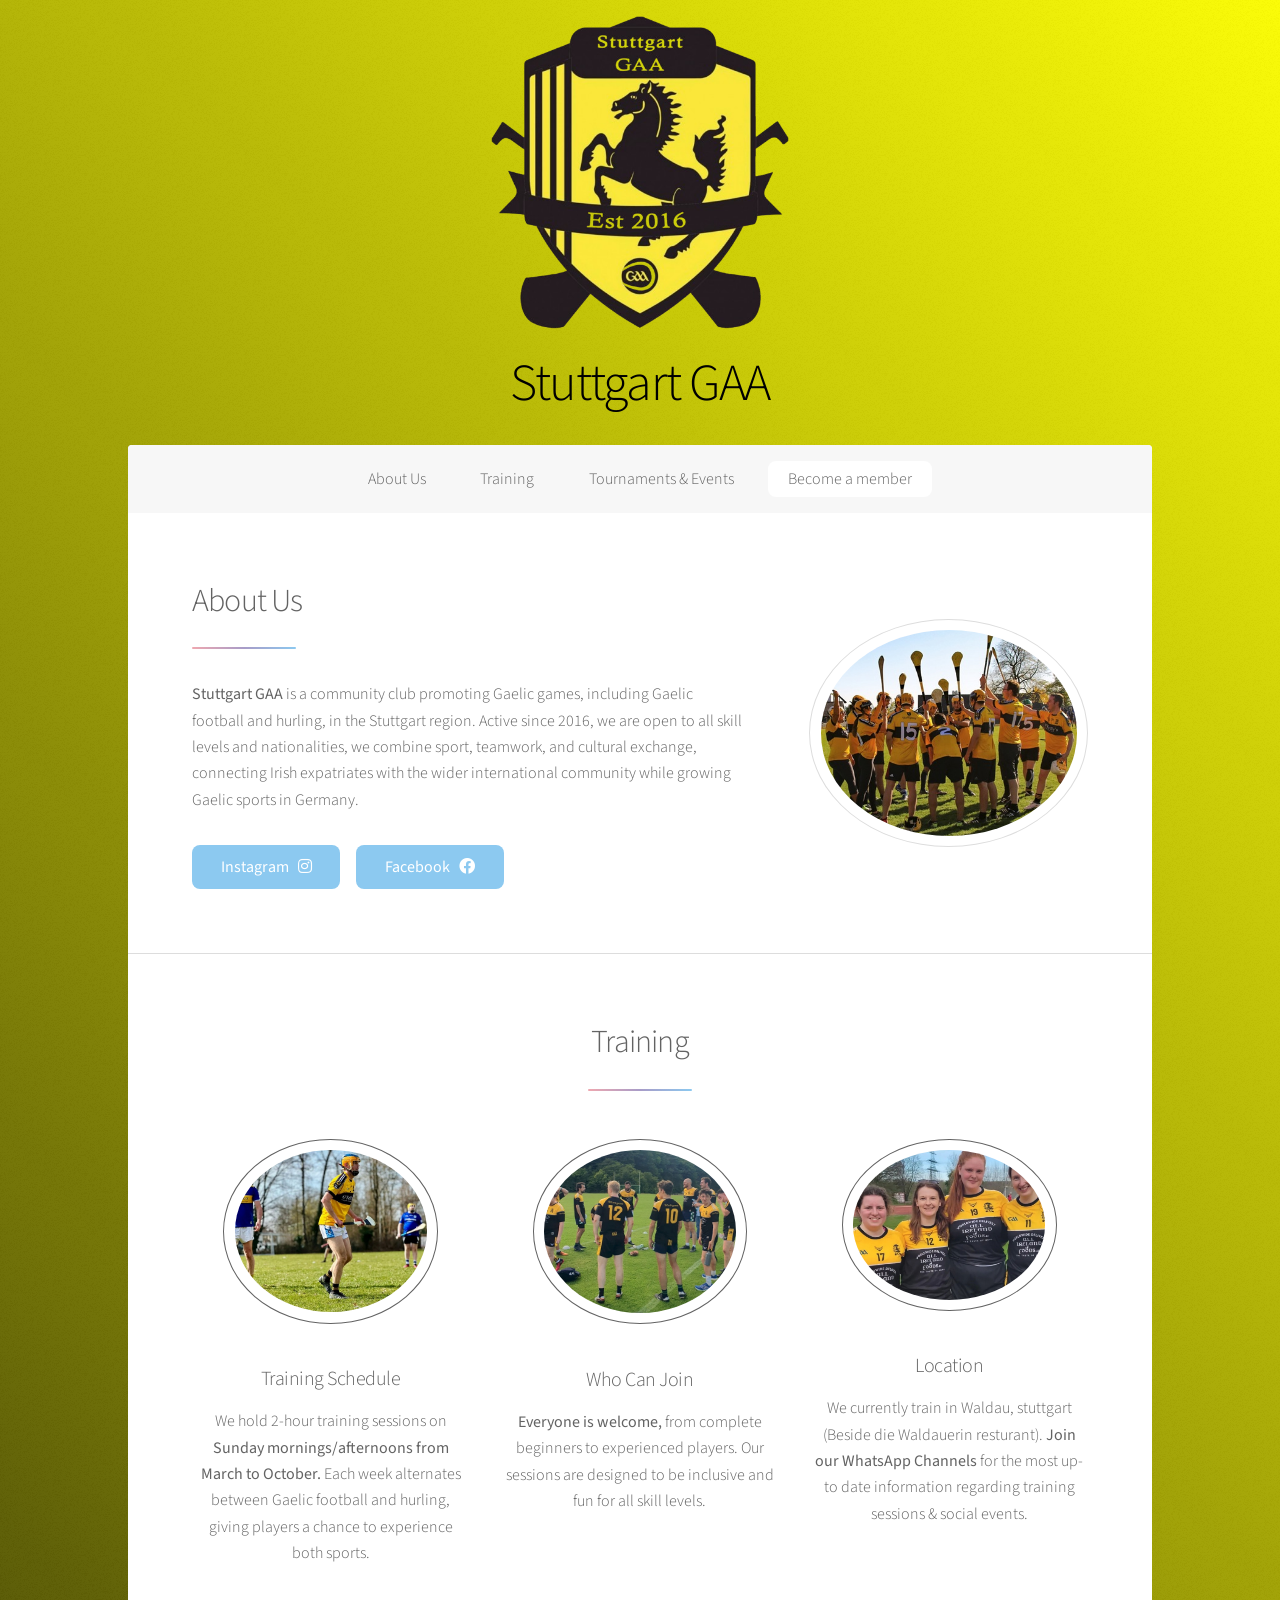
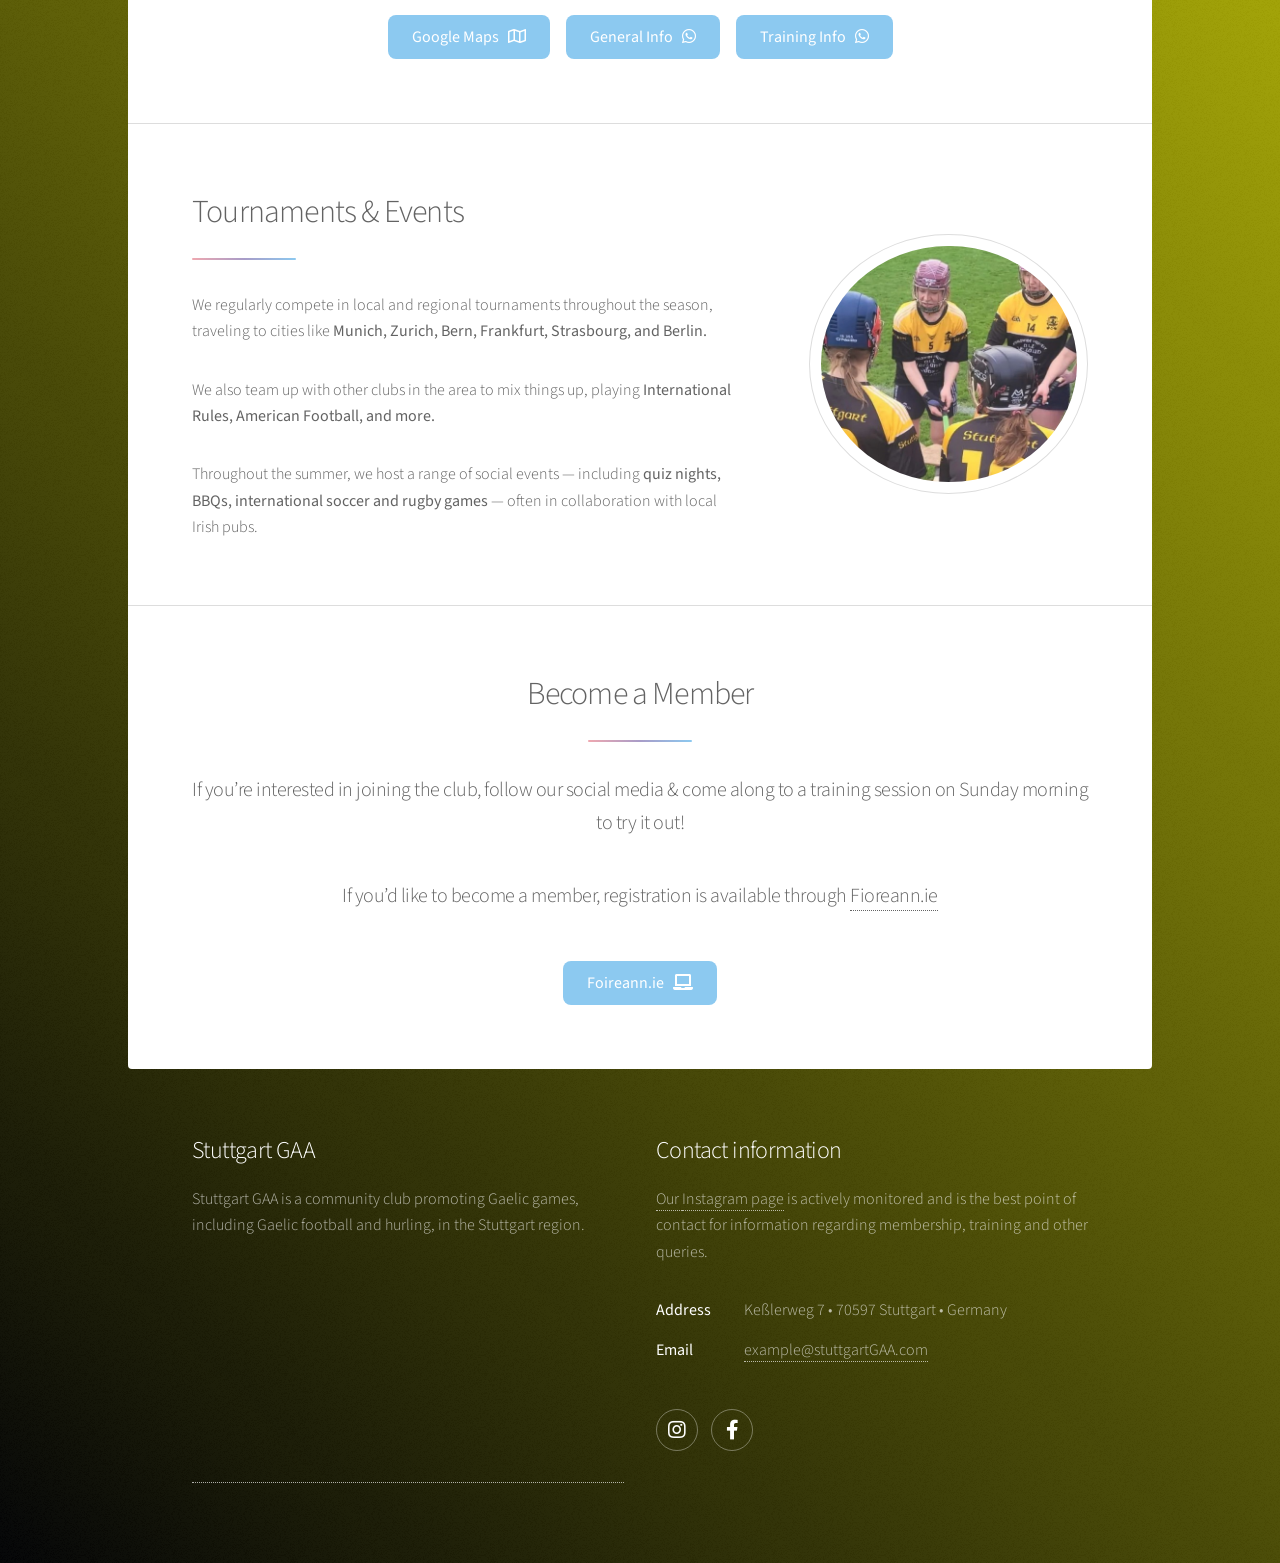
==== index.html @ efd0ddc0 "Initial Commit" ====
<!DOCTYPE HTML>
<html>
	<head>
		<title>Stuttgart GAA</title>
		<meta charset="utf-8" />
		<meta name="viewport" content="width=device-width, initial-scale=1, user-scalable=no" />
		<link rel="stylesheet" href="assets/css/main.css" />
		<noscript><link rel="stylesheet" href="assets/css/noscript.css" /></noscript>
    	<link rel="icon" type="image/png" href="images/favicon.png" />

	</head>
	<body class="is-preload">

		<!-- Wrapper -->
			<div id="wrapper">

				<!-- Header -->
					<header id="header" class="alt">
						<span class="logo"><img src="images/logo.png" alt="" /></span>
						<h1>Stuttgart GAA</h1>
						<!-- <p>Subtext Subtext Subtext Subtext </p> -->
					</header>

				<!-- Nav -->
					<nav id="nav">
						<ul>
							<li><a href="#intro" class="active">About Us</a></li>
							<li><a href="#first">Training</a></li>
							<li><a href="#second">Tournaments & Events</a></li>
							<li><a href="#cta">Become a member</a></li>
						</ul>
					</nav>

				<!-- Main -->
					<div id="main">

						<!-- About us -->
						<section id="intro" class="main">
							<div class="spotlight">
								<div class="content">
									<header class="major">
										<h2>About Us</h2>
									</header>
									<p><b>Stuttgart GAA</b> is a community club promoting Gaelic games, including Gaelic football and hurling, in the Stuttgart region. Active since 2016, we are open to all skill levels and nationalities, we combine sport, teamwork, and cultural exchange, connecting Irish expatriates with the wider international community while growing Gaelic sports in Germany.</p>
									<ul class="actions">
										<li><a href="https://www.instagram.com/stuttgartgaa/" target="_blank" class="button primary">Instagram&nbsp;&nbsp;&nbsp;<span class="icon brands fa-instagram"></span></a></li>
										<li><a href="https://www.facebook.com/StuttgartGAA/" target="_blank" class="button primary">Facebook&nbsp;&nbsp;&nbsp;<span class="icon brands fa-facebook"></span></a></li>
										<!-- <li><a href="news.html" class="button primary">News (BETA)&nbsp;&nbsp;&nbsp;<span class="icon fa-newspaper"></span></a></li> -->
									</ul>
								</div>
								<span class="image"><img src="images/pic01.jpg" alt="" /></span>
							</div>
						</section>

						<!-- Training -->
						<section id="first" class="main special">
							<header class="major">
								<h2>Training</h2>
							</header>
							<ul class="features">
								<li>
									<span class="image"><img src="images/pic02.jpg" alt="" /></span>
									<h3>Training Schedule</h3>
									<p>We hold 2-hour training sessions on <b>Sunday mornings/afternoons from March to October.</b> Each week alternates between Gaelic football and hurling, giving players a chance to experience both sports.</p>
								</li>
								<li>
									<span class="image"><img src="images/pic05.jpg" alt="" /></span>
									<h3>Who Can Join</h3>
									<p><b>Everyone is welcome,</b> from complete beginners to experienced players. Our sessions are designed to be inclusive and fun for all skill levels.</p>
								</li>
								<li>
									<span class="image"><img src="images/pic03.jpg" alt="" /></span>
									<h3>Location</h3>
									<p>We currently train in Waldau, stuttgart (Beside die Waldauerin resturant). <b>Join our WhatsApp Channels</b> for the most up-to date information regarding training sessions & social events.</p>
								</li>
							</ul>
							<footer class="major">
								<ul class="actions special">
									<li><a href="https://maps.app.goo.gl/cR8VMMgRwDHcyZcLA" target="_blank" class="button primary">Google Maps&nbsp;&nbsp;&nbsp;<span class="icon fa-map"></span></a></li>
									<li><a href="#" target="_blank" class="button primary">General Info&nbsp;&nbsp;&nbsp;<span class="icon brands fa-whatsapp"></span></a></li>
									<li><a href="#" target="_blank" class="button primary">Training Info&nbsp;&nbsp;&nbsp;<span class="icon brands fa-whatsapp"></span></a></li>
								</ul>
							</footer>
						</section>

						<!-- Tournaments & Events -->
						<section id="second" class="main">
							<div class="spotlight">
								<div class="content">
									<header class="major">
										<h2>Tournaments & Events</h2>
									</header>
									<p>We regularly compete in local and regional tournaments throughout the season, traveling to cities like <b>Munich, Zurich, Bern, Frankfurt, Strasbourg, and Berlin.</b></p>
									<p>We also team up with other clubs in the area to mix things up, playing <b>International Rules, American Football, and more.</b></p>
									<p>Throughout the summer, we host a range of social events — including <b>quiz nights, BBQs, international soccer and rugby games</b> — often in collaboration with local Irish pubs.</p>
								</div>
								<span class="image"><img src="images/pic06.jpg" alt="" /></span>
							</div>
						</section>
				
						<!-- Become a member -->
						<section id="cta" class="main special">
							<header class="major">
								<h2>Become a Member</h2>
								<p>If you’re interested in joining the club, follow our social media & come along to a training session on Sunday morning to try it out!</p>
								<p>If you’d like to become a member, registration is available through <a href="https://www.foireann.ie/" target="_blank">Fioreann.ie</a></p>
							</header>
							<footer class="major">
								<ul class="actions special">
									<li><a href="https://www.foireann.ie/" target="_blank" class="button primary">Foireann.ie&nbsp;&nbsp;&nbsp;<span class="icon solid fa-laptop"></span><a></li>
									<!-- <li><a href="generic.html" class="button">Learn More</a></li> -->
								</ul>
							</footer>
						</section>
					</div>

					<!-- Footer -->
					<footer id="footer">
						<section>
							<h2 style="color: white;">Stuttgart GAA</h2>
							<p>Stuttgart GAA is a community club promoting Gaelic games, including Gaelic football and hurling, in the Stuttgart region.</p>
							<!-- <ul class="actions">
								<li><a href="generic.html" class="button">Learn More</a></li>
							</ul> -->
						</section>
						<section>
							<h2 style="color: white;">Contact information</h2>
							<p>Our <a href="https://www.instagram.com/stuttgartgaa/" target="_blank">Instagram page</a> is actively monitored and is the best point of contact for information regarding membership, training and other queries.</p>
							<dl class="alt">
								<dt>Address</dt>
								<dd>Keßlerweg 7 &bull; 70597 Stuttgart &bull; Germany</dd>
								<dt>Email</dt>
								<dd><a href="#">example@stuttgartGAA.com</a></dd>
							</dl>
							<ul class="icons">
								<li><a href="https://www.instagram.com/stuttgartgaa/" class="icon brands fa-instagram alt"><span class="label">Instagram</span></a></li>
								<li><a href="https://www.facebook.com/StuttgartGAA/" class="icon brands fa-facebook-f alt"><span class="label">Facebook</span></a></li>
							</ul>
						</section>
					</footer>

			</div>

		<!-- Scripts -->
			<script src="assets/js/jquery.min.js"></script>
			<script src="assets/js/jquery.scrollex.min.js"></script>
			<script src="assets/js/jquery.scrolly.min.js"></script>
			<script src="assets/js/browser.min.js"></script>
			<script src="assets/js/breakpoints.min.js"></script>
			<script src="assets/js/util.js"></script>
			<script src="assets/js/main.js"></script>
	
</body>
</html>
---- assets/css/main.css ----
@import url(fontawesome-all.min.css);
@import 'https://fonts.googleapis.com/css?family=Source+Sans+Pro:300,400';

/*
	Stellar by HTML5 UP
	html5up.net | @ajlkn
	Free for personal and commercial use under the CCA 3.0 license (html5up.net/license)
*/

html, body, div, span, applet, object,
iframe, h1, h2, h3, h4, h5, h6, p, blockquote,
pre, a, abbr, acronym, address, big, cite,
code, del, dfn, em, img, ins, kbd, q, s, samp,
small, strike, strong, sub, sup, tt, var, b,
u, i, center, dl, dt, dd, ol, ul, li, fieldset,
form, label, legend, table, caption, tbody,
tfoot, thead, tr, th, td, article, aside,
canvas, details, embed, figure, figcaption,
footer, header, hgroup, menu, nav, output, ruby,
section, summary, time, mark, audio, video {
	margin: 0;
	padding: 0;
	border: 0;
	font-size: 100%;
	font: inherit;
	vertical-align: baseline;}


article, aside, details, figcaption, figure,
footer, header, hgroup, menu, nav, section {
	display: block;}

body {
	line-height: 1;
}

ol, ul {
	list-style: none;
}

blockquote, q {
	quotes: none;
}

	blockquote:before, blockquote:after, q:before, q:after {
		content: '';
		content: none;
	}

table {
	border-collapse: collapse;
	border-spacing: 0;
}

body {
	-webkit-text-size-adjust: none;
}

mark {
	background-color: transparent;
	color: inherit;
}

input::-moz-focus-inner {
	border: 0;
	padding: 0;
}

input, select, textarea {
	-moz-appearance: none;
	-webkit-appearance: none;
	-ms-appearance: none;
	appearance: none;
}

/* Basic */

	@-ms-viewport {
		width: device-width;
	}

	body {
		-ms-overflow-style: scrollbar;
	}

	@media screen and (max-width: 480px) {

		html, body {
			min-width: 320px;
		}

	}

	html {
		box-sizing: border-box;
	}

	*, *:before, *:after {
		box-sizing: inherit;
	}

	body {
		background-color: #ffff00;
		background-image: url("images/overlay.png"), -moz-linear-gradient(45deg, #000000 0%, #ffff00 100%);
		background-image: url("images/overlay.png"), -webkit-linear-gradient(45deg, #000000 0%, #ffff00 100%);
		background-image: url("images/overlay.png"), -ms-linear-gradient(45deg, #000000 0%, #ffff00 100%);
		background-image: url("images/overlay.png"), linear-gradient(45deg, #000000 0%, #ffff00 100%);
	}

		body.is-preload *, body.is-preload *:before, body.is-preload *:after {
			-moz-animation: none !important;
			-webkit-animation: none !important;
			-ms-animation: none !important;
			animation: none !important;
			-moz-transition: none !important;
			-webkit-transition: none !important;
			-ms-transition: none !important;
			transition: none !important;
		}

/* Type */

	body {
		background-color: #935d8c;
		color: rgba(255, 255, 255, 0.65);
	}

	body, input, select, textarea {
		font-family: "Source Sans Pro", Helvetica, sans-serif;
		font-size: 17pt;
		font-weight: 300;
		line-height: 1.65;
	}

		@media screen and (max-width: 1680px) {

			body, input, select, textarea {
				font-size: 14pt;
			}

		}

		@media screen and (max-width: 1280px) {

			body, input, select, textarea {
				font-size: 12pt;
			}

		}

		@media screen and (max-width: 360px) {

			body, input, select, textarea {
				font-size: 11pt;
			}

		}

	a {
		-moz-transition: color 0.2s ease, border-bottom 0.2s ease;
		-webkit-transition: color 0.2s ease, border-bottom 0.2s ease;
		-ms-transition: color 0.2s ease, border-bottom 0.2s ease;
		transition: color 0.2s ease, border-bottom 0.2s ease;
		text-decoration: none;
		border-bottom: dotted 1px;
		color: inherit;
	}

		a:hover {
			border-bottom-color: transparent;
		}

	strong, b {
		font-weight: 400;
	}

	em, i {
		font-style: italic;
	}

	p {
		margin: 0 0 2em 0;
	}

		p.content {
			-moz-columns: 20em 2;
			-webkit-columns: 20em 2;
			-ms-columns: 20em 2;
			columns: 20em 2;
			-moz-column-gap: 2em;
			-webkit-column-gap: 2em;
			-ms-column-gap: 2em;
			column-gap: 2em;
			text-align: justify;
		}

	h1, h2, h3, h4, h5, h6 {
		font-weight: 300;
		line-height: 1.5;
		margin: 0 0 0.7em 0;
		letter-spacing: -0.025em;
	}

		h1 a, h2 a, h3 a, h4 a, h5 a, h6 a {
			color: inherit;
			text-decoration: none;
		}

	h1 {
		font-size: 2.5em;
		line-height: 1.2;
	}

	h2 {
		font-size: 1.5em;
	}

	h3 {
		font-size: 1.25em;
	}

	h4 {
		font-size: 1.1em;
	}

	h5 {
		font-size: 0.9em;
	}

	h6 {
		font-size: 0.7em;
	}

	@media screen and (max-width: 736px) {

		h1 {
			font-size: 2em;
		}

	}

	sub {
		font-size: 0.8em;
		position: relative;
		top: 0.5em;
	}

	sup {
		font-size: 0.8em;
		position: relative;
		top: -0.5em;
	}

	blockquote {
		border-left: solid 4px;
		font-style: italic;
		margin: 0 0 2em 0;
		padding: 0.5em 0 0.5em 2em;
	}

	code {
		border-radius: 8px;
		border: solid 1px;
		font-family: "Courier New", monospace;
		font-size: 0.9em;
		margin: 0 0.25em;
		padding: 0.25em 0.65em;
	}

	pre {
		-webkit-overflow-scrolling: touch;
		font-family: "Courier New", monospace;
		font-size: 0.9em;
		margin: 0 0 2em 0;
	}

		pre code {
			display: block;
			line-height: 1.75;
			padding: 1em 1.5em;
			overflow-x: auto;
		}

	hr {
		border: 0;
		border-bottom: solid 1px;
		margin: 2em 0;
	}

		hr.major {
			margin: 3em 0;
		}

	.align-left {
		text-align: left;
	}

	.align-center {
		text-align: center;
	}

	.align-right {
		text-align: right;
	}

	input, select, textarea {
		color: #ffffff;
	}

	a:hover {
		color: #ffffff;
	}

	strong, b {
		color: #ffffff;
	}

	h1, h2, h3, h4, h5, h6 {
		color: #000000;
	}

	blockquote {
		border-left-color: rgba(255, 255, 255, 0.35);
	}

	code {
		background: rgba(255, 255, 255, 0.075);
		border-color: rgba(255, 255, 255, 0.35);
	}

	hr {
		border-bottom-color: rgba(255, 255, 255, 0.35);
	}

/* Row */

	.row {
		display: flex;
		flex-wrap: wrap;
		box-sizing: border-box;
		align-items: stretch;
	}

		.row > * {
			box-sizing: border-box;
		}

		.row.gtr-uniform > * > :last-child {
			margin-bottom: 0;
		}

		.row.aln-left {
			justify-content: flex-start;
		}

		.row.aln-center {
			justify-content: center;
		}

		.row.aln-right {
			justify-content: flex-end;
		}

		.row.aln-top {
			align-items: flex-start;
		}

		.row.aln-middle {
			align-items: center;
		}

		.row.aln-bottom {
			align-items: flex-end;
		}

		.row > .imp {
			order: -1;
		}

		.row > .col-1 {
			width: 8.33333%;
		}

		.row > .off-1 {
			margin-left: 8.33333%;
		}

		.row > .col-2 {
			width: 16.66667%;
		}

		.row > .off-2 {
			margin-left: 16.66667%;
		}

		.row > .col-3 {
			width: 25%;
		}

		.row > .off-3 {
			margin-left: 25%;
		}

		.row > .col-4 {
			width: 33.33333%;
		}

		.row > .off-4 {
			margin-left: 33.33333%;
		}

		.row > .col-5 {
			width: 41.66667%;
		}

		.row > .off-5 {
			margin-left: 41.66667%;
		}

		.row > .col-6 {
			width: 50%;
		}

		.row > .off-6 {
			margin-left: 50%;
		}

		.row > .col-7 {
			width: 58.33333%;
		}

		.row > .off-7 {
			margin-left: 58.33333%;
		}

		.row > .col-8 {
			width: 66.66667%;
		}

		.row > .off-8 {
			margin-left: 66.66667%;
		}

		.row > .col-9 {
			width: 75%;
		}

		.row > .off-9 {
			margin-left: 75%;
		}

		.row > .col-10 {
			width: 83.33333%;
		}

		.row > .off-10 {
			margin-left: 83.33333%;
		}

		.row > .col-11 {
			width: 91.66667%;
		}

		.row > .off-11 {
			margin-left: 91.66667%;
		}

		.row > .col-12 {
			width: 100%;
		}

		.row > .off-12 {
			margin-left: 100%;
		}

		.row.gtr-0 {
			margin-top: 0;
			margin-left: 0em;
		}

			.row.gtr-0 > * {
				padding: 0 0 0 0em;
			}

			.row.gtr-0.gtr-uniform {
				margin-top: 0em;
			}

				.row.gtr-0.gtr-uniform > * {
					padding-top: 0em;
				}

		.row.gtr-25 {
			margin-top: 0;
			margin-left: -0.375em;
		}

			.row.gtr-25 > * {
				padding: 0 0 0 0.375em;
			}

			.row.gtr-25.gtr-uniform {
				margin-top: -0.375em;
			}

				.row.gtr-25.gtr-uniform > * {
					padding-top: 0.375em;
				}

		.row.gtr-50 {
			margin-top: 0;
			margin-left: -0.75em;
		}

			.row.gtr-50 > * {
				padding: 0 0 0 0.75em;
			}

			.row.gtr-50.gtr-uniform {
				margin-top: -0.75em;
			}

				.row.gtr-50.gtr-uniform > * {
					padding-top: 0.75em;
				}

		.row {
			margin-top: 0;
			margin-left: -1.5em;
		}

			.row > * {
				padding: 0 0 0 1.5em;
			}

			.row.gtr-uniform {
				margin-top: -1.5em;
			}

				.row.gtr-uniform > * {
					padding-top: 1.5em;
				}

		.row.gtr-150 {
			margin-top: 0;
			margin-left: -2.25em;
		}

			.row.gtr-150 > * {
				padding: 0 0 0 2.25em;
			}

			.row.gtr-150.gtr-uniform {
				margin-top: -2.25em;
			}

				.row.gtr-150.gtr-uniform > * {
					padding-top: 2.25em;
				}

		.row.gtr-200 {
			margin-top: 0;
			margin-left: -3em;
		}

			.row.gtr-200 > * {
				padding: 0 0 0 3em;
			}

			.row.gtr-200.gtr-uniform {
				margin-top: -3em;
			}

				.row.gtr-200.gtr-uniform > * {
					padding-top: 3em;
				}

		@media screen and (max-width: 1680px) {

			.row {
				display: flex;
				flex-wrap: wrap;
				box-sizing: border-box;
				align-items: stretch;
			}

				.row > * {
					box-sizing: border-box;
				}

				.row.gtr-uniform > * > :last-child {
					margin-bottom: 0;
				}

				.row.aln-left {
					justify-content: flex-start;
				}

				.row.aln-center {
					justify-content: center;
				}

				.row.aln-right {
					justify-content: flex-end;
				}

				.row.aln-top {
					align-items: flex-start;
				}

				.row.aln-middle {
					align-items: center;
				}

				.row.aln-bottom {
					align-items: flex-end;
				}

				.row > .imp-xlarge {
					order: -1;
				}

				.row > .col-1-xlarge {
					width: 8.33333%;
				}

				.row > .off-1-xlarge {
					margin-left: 8.33333%;
				}

				.row > .col-2-xlarge {
					width: 16.66667%;
				}

				.row > .off-2-xlarge {
					margin-left: 16.66667%;
				}

				.row > .col-3-xlarge {
					width: 25%;
				}

				.row > .off-3-xlarge {
					margin-left: 25%;
				}

				.row > .col-4-xlarge {
					width: 33.33333%;
				}

				.row > .off-4-xlarge {
					margin-left: 33.33333%;
				}

				.row > .col-5-xlarge {
					width: 41.66667%;
				}

				.row > .off-5-xlarge {
					margin-left: 41.66667%;
				}

				.row > .col-6-xlarge {
					width: 50%;
				}

				.row > .off-6-xlarge {
					margin-left: 50%;
				}

				.row > .col-7-xlarge {
					width: 58.33333%;
				}

				.row > .off-7-xlarge {
					margin-left: 58.33333%;
				}

				.row > .col-8-xlarge {
					width: 66.66667%;
				}

				.row > .off-8-xlarge {
					margin-left: 66.66667%;
				}

				.row > .col-9-xlarge {
					width: 75%;
				}

				.row > .off-9-xlarge {
					margin-left: 75%;
				}

				.row > .col-10-xlarge {
					width: 83.33333%;
				}

				.row > .off-10-xlarge {
					margin-left: 83.33333%;
				}

				.row > .col-11-xlarge {
					width: 91.66667%;
				}

				.row > .off-11-xlarge {
					margin-left: 91.66667%;
				}

				.row > .col-12-xlarge {
					width: 100%;
				}

				.row > .off-12-xlarge {
					margin-left: 100%;
				}

				.row.gtr-0 {
					margin-top: 0;
					margin-left: 0em;
				}

					.row.gtr-0 > * {
						padding: 0 0 0 0em;
					}

					.row.gtr-0.gtr-uniform {
						margin-top: 0em;
					}

						.row.gtr-0.gtr-uniform > * {
							padding-top: 0em;
						}

				.row.gtr-25 {
					margin-top: 0;
					margin-left: -0.375em;
				}

					.row.gtr-25 > * {
						padding: 0 0 0 0.375em;
					}

					.row.gtr-25.gtr-uniform {
						margin-top: -0.375em;
					}

						.row.gtr-25.gtr-uniform > * {
							padding-top: 0.375em;
						}

				.row.gtr-50 {
					margin-top: 0;
					margin-left: -0.75em;
				}

					.row.gtr-50 > * {
						padding: 0 0 0 0.75em;
					}

					.row.gtr-50.gtr-uniform {
						margin-top: -0.75em;
					}

						.row.gtr-50.gtr-uniform > * {
							padding-top: 0.75em;
						}

				.row {
					margin-top: 0;
					margin-left: -1.5em;
				}

					.row > * {
						padding: 0 0 0 1.5em;
					}

					.row.gtr-uniform {
						margin-top: -1.5em;
					}

						.row.gtr-uniform > * {
							padding-top: 1.5em;
						}

				.row.gtr-150 {
					margin-top: 0;
					margin-left: -2.25em;
				}

					.row.gtr-150 > * {
						padding: 0 0 0 2.25em;
					}

					.row.gtr-150.gtr-uniform {
						margin-top: -2.25em;
					}

						.row.gtr-150.gtr-uniform > * {
							padding-top: 2.25em;
						}

				.row.gtr-200 {
					margin-top: 0;
					margin-left: -3em;
				}

					.row.gtr-200 > * {
						padding: 0 0 0 3em;
					}

					.row.gtr-200.gtr-uniform {
						margin-top: -3em;
					}

						.row.gtr-200.gtr-uniform > * {
							padding-top: 3em;
						}

		}

		@media screen and (max-width: 1280px) {

			.row {
				display: flex;
				flex-wrap: wrap;
				box-sizing: border-box;
				align-items: stretch;
			}

				.row > * {
					box-sizing: border-box;
				}

				.row.gtr-uniform > * > :last-child {
					margin-bottom: 0;
				}

				.row.aln-left {
					justify-content: flex-start;
				}

				.row.aln-center {
					justify-content: center;
				}

				.row.aln-right {
					justify-content: flex-end;
				}

				.row.aln-top {
					align-items: flex-start;
				}

				.row.aln-middle {
					align-items: center;
				}

				.row.aln-bottom {
					align-items: flex-end;
				}

				.row > .imp-large {
					order: -1;
				}

				.row > .col-1-large {
					width: 8.33333%;
				}

				.row > .off-1-large {
					margin-left: 8.33333%;
				}

				.row > .col-2-large {
					width: 16.66667%;
				}

				.row > .off-2-large {
					margin-left: 16.66667%;
				}

				.row > .col-3-large {
					width: 25%;
				}

				.row > .off-3-large {
					margin-left: 25%;
				}

				.row > .col-4-large {
					width: 33.33333%;
				}

				.row > .off-4-large {
					margin-left: 33.33333%;
				}

				.row > .col-5-large {
					width: 41.66667%;
				}

				.row > .off-5-large {
					margin-left: 41.66667%;
				}

				.row > .col-6-large {
					width: 50%;
				}

				.row > .off-6-large {
					margin-left: 50%;
				}

				.row > .col-7-large {
					width: 58.33333%;
				}

				.row > .off-7-large {
					margin-left: 58.33333%;
				}

				.row > .col-8-large {
					width: 66.66667%;
				}

				.row > .off-8-large {
					margin-left: 66.66667%;
				}

				.row > .col-9-large {
					width: 75%;
				}

				.row > .off-9-large {
					margin-left: 75%;
				}

				.row > .col-10-large {
					width: 83.33333%;
				}

				.row > .off-10-large {
					margin-left: 83.33333%;
				}

				.row > .col-11-large {
					width: 91.66667%;
				}

				.row > .off-11-large {
					margin-left: 91.66667%;
				}

				.row > .col-12-large {
					width: 100%;
				}

				.row > .off-12-large {
					margin-left: 100%;
				}

				.row.gtr-0 {
					margin-top: 0;
					margin-left: 0em;
				}

					.row.gtr-0 > * {
						padding: 0 0 0 0em;
					}

					.row.gtr-0.gtr-uniform {
						margin-top: 0em;
					}

						.row.gtr-0.gtr-uniform > * {
							padding-top: 0em;
						}

				.row.gtr-25 {
					margin-top: 0;
					margin-left: -0.375em;
				}

					.row.gtr-25 > * {
						padding: 0 0 0 0.375em;
					}

					.row.gtr-25.gtr-uniform {
						margin-top: -0.375em;
					}

						.row.gtr-25.gtr-uniform > * {
							padding-top: 0.375em;
						}

				.row.gtr-50 {
					margin-top: 0;
					margin-left: -0.75em;
				}

					.row.gtr-50 > * {
						padding: 0 0 0 0.75em;
					}

					.row.gtr-50.gtr-uniform {
						margin-top: -0.75em;
					}

						.row.gtr-50.gtr-uniform > * {
							padding-top: 0.75em;
						}

				.row {
					margin-top: 0;
					margin-left: -1.5em;
				}

					.row > * {
						padding: 0 0 0 1.5em;
					}

					.row.gtr-uniform {
						margin-top: -1.5em;
					}

						.row.gtr-uniform > * {
							padding-top: 1.5em;
						}

				.row.gtr-150 {
					margin-top: 0;
					margin-left: -2.25em;
				}

					.row.gtr-150 > * {
						padding: 0 0 0 2.25em;
					}

					.row.gtr-150.gtr-uniform {
						margin-top: -2.25em;
					}

						.row.gtr-150.gtr-uniform > * {
							padding-top: 2.25em;
						}

				.row.gtr-200 {
					margin-top: 0;
					margin-left: -3em;
				}

					.row.gtr-200 > * {
						padding: 0 0 0 3em;
					}

					.row.gtr-200.gtr-uniform {
						margin-top: -3em;
					}

						.row.gtr-200.gtr-uniform > * {
							padding-top: 3em;
						}

		}

		@media screen and (max-width: 980px) {

			.row {
				display: flex;
				flex-wrap: wrap;
				box-sizing: border-box;
				align-items: stretch;
			}

				.row > * {
					box-sizing: border-box;
				}

				.row.gtr-uniform > * > :last-child {
					margin-bottom: 0;
				}

				.row.aln-left {
					justify-content: flex-start;
				}

				.row.aln-center {
					justify-content: center;
				}

				.row.aln-right {
					justify-content: flex-end;
				}

				.row.aln-top {
					align-items: flex-start;
				}

				.row.aln-middle {
					align-items: center;
				}

				.row.aln-bottom {
					align-items: flex-end;
				}

				.row > .imp-medium {
					order: -1;
				}

				.row > .col-1-medium {
					width: 8.33333%;
				}

				.row > .off-1-medium {
					margin-left: 8.33333%;
				}

				.row > .col-2-medium {
					width: 16.66667%;
				}

				.row > .off-2-medium {
					margin-left: 16.66667%;
				}

				.row > .col-3-medium {
					width: 25%;
				}

				.row > .off-3-medium {
					margin-left: 25%;
				}

				.row > .col-4-medium {
					width: 33.33333%;
				}

				.row > .off-4-medium {
					margin-left: 33.33333%;
				}

				.row > .col-5-medium {
					width: 41.66667%;
				}

				.row > .off-5-medium {
					margin-left: 41.66667%;
				}

				.row > .col-6-medium {
					width: 50%;
				}

				.row > .off-6-medium {
					margin-left: 50%;
				}

				.row > .col-7-medium {
					width: 58.33333%;
				}

				.row > .off-7-medium {
					margin-left: 58.33333%;
				}

				.row > .col-8-medium {
					width: 66.66667%;
				}

				.row > .off-8-medium {
					margin-left: 66.66667%;
				}

				.row > .col-9-medium {
					width: 75%;
				}

				.row > .off-9-medium {
					margin-left: 75%;
				}

				.row > .col-10-medium {
					width: 83.33333%;
				}

				.row > .off-10-medium {
					margin-left: 83.33333%;
				}

				.row > .col-11-medium {
					width: 91.66667%;
				}

				.row > .off-11-medium {
					margin-left: 91.66667%;
				}

				.row > .col-12-medium {
					width: 100%;
				}

				.row > .off-12-medium {
					margin-left: 100%;
				}

				.row.gtr-0 {
					margin-top: 0;
					margin-left: 0em;
				}

					.row.gtr-0 > * {
						padding: 0 0 0 0em;
					}

					.row.gtr-0.gtr-uniform {
						margin-top: 0em;
					}

						.row.gtr-0.gtr-uniform > * {
							padding-top: 0em;
						}

				.row.gtr-25 {
					margin-top: 0;
					margin-left: -0.375em;
				}

					.row.gtr-25 > * {
						padding: 0 0 0 0.375em;
					}

					.row.gtr-25.gtr-uniform {
						margin-top: -0.375em;
					}

						.row.gtr-25.gtr-uniform > * {
							padding-top: 0.375em;
						}

				.row.gtr-50 {
					margin-top: 0;
					margin-left: -0.75em;
				}

					.row.gtr-50 > * {
						padding: 0 0 0 0.75em;
					}

					.row.gtr-50.gtr-uniform {
						margin-top: -0.75em;
					}

						.row.gtr-50.gtr-uniform > * {
							padding-top: 0.75em;
						}

				.row {
					margin-top: 0;
					margin-left: -1.5em;
				}

					.row > * {
						padding: 0 0 0 1.5em;
					}

					.row.gtr-uniform {
						margin-top: -1.5em;
					}

						.row.gtr-uniform > * {
							padding-top: 1.5em;
						}

				.row.gtr-150 {
					margin-top: 0;
					margin-left: -2.25em;
				}

					.row.gtr-150 > * {
						padding: 0 0 0 2.25em;
					}

					.row.gtr-150.gtr-uniform {
						margin-top: -2.25em;
					}

						.row.gtr-150.gtr-uniform > * {
							padding-top: 2.25em;
						}

				.row.gtr-200 {
					margin-top: 0;
					margin-left: -3em;
				}

					.row.gtr-200 > * {
						padding: 0 0 0 3em;
					}

					.row.gtr-200.gtr-uniform {
						margin-top: -3em;
					}

						.row.gtr-200.gtr-uniform > * {
							padding-top: 3em;
						}

		}

		@media screen and (max-width: 736px) {

			.row {
				display: flex;
				flex-wrap: wrap;
				box-sizing: border-box;
				align-items: stretch;
			}

				.row > * {
					box-sizing: border-box;
				}

				.row.gtr-uniform > * > :last-child {
					margin-bottom: 0;
				}

				.row.aln-left {
					justify-content: flex-start;
				}

				.row.aln-center {
					justify-content: center;
				}

				.row.aln-right {
					justify-content: flex-end;
				}

				.row.aln-top {
					align-items: flex-start;
				}

				.row.aln-middle {
					align-items: center;
				}

				.row.aln-bottom {
					align-items: flex-end;
				}

				.row > .imp-small {
					order: -1;
				}

				.row > .col-1-small {
					width: 8.33333%;
				}

				.row > .off-1-small {
					margin-left: 8.33333%;
				}

				.row > .col-2-small {
					width: 16.66667%;
				}

				.row > .off-2-small {
					margin-left: 16.66667%;
				}

				.row > .col-3-small {
					width: 25%;
				}

				.row > .off-3-small {
					margin-left: 25%;
				}

				.row > .col-4-small {
					width: 33.33333%;
				}

				.row > .off-4-small {
					margin-left: 33.33333%;
				}

				.row > .col-5-small {
					width: 41.66667%;
				}

				.row > .off-5-small {
					margin-left: 41.66667%;
				}

				.row > .col-6-small {
					width: 50%;
				}

				.row > .off-6-small {
					margin-left: 50%;
				}

				.row > .col-7-small {
					width: 58.33333%;
				}

				.row > .off-7-small {
					margin-left: 58.33333%;
				}

				.row > .col-8-small {
					width: 66.66667%;
				}

				.row > .off-8-small {
					margin-left: 66.66667%;
				}

				.row > .col-9-small {
					width: 75%;
				}

				.row > .off-9-small {
					margin-left: 75%;
				}

				.row > .col-10-small {
					width: 83.33333%;
				}

				.row > .off-10-small {
					margin-left: 83.33333%;
				}

				.row > .col-11-small {
					width: 91.66667%;
				}

				.row > .off-11-small {
					margin-left: 91.66667%;
				}

				.row > .col-12-small {
					width: 100%;
				}

				.row > .off-12-small {
					margin-left: 100%;
				}

				.row.gtr-0 {
					margin-top: 0;
					margin-left: 0em;
				}

					.row.gtr-0 > * {
						padding: 0 0 0 0em;
					}

					.row.gtr-0.gtr-uniform {
						margin-top: 0em;
					}

						.row.gtr-0.gtr-uniform > * {
							padding-top: 0em;
						}

				.row.gtr-25 {
					margin-top: 0;
					margin-left: -0.25em;
				}

					.row.gtr-25 > * {
						padding: 0 0 0 0.25em;
					}

					.row.gtr-25.gtr-uniform {
						margin-top: -0.25em;
					}

						.row.gtr-25.gtr-uniform > * {
							padding-top: 0.25em;
						}

				.row.gtr-50 {
					margin-top: 0;
					margin-left: -0.5em;
				}

					.row.gtr-50 > * {
						padding: 0 0 0 0.5em;
					}

					.row.gtr-50.gtr-uniform {
						margin-top: -0.5em;
					}

						.row.gtr-50.gtr-uniform > * {
							padding-top: 0.5em;
						}

				.row {
					margin-top: 0;
					margin-left: -1em;
				}

					.row > * {
						padding: 0 0 0 1em;
					}

					.row.gtr-uniform {
						margin-top: -1em;
					}

						.row.gtr-uniform > * {
							padding-top: 1em;
						}

				.row.gtr-150 {
					margin-top: 0;
					margin-left: -1.5em;
				}

					.row.gtr-150 > * {
						padding: 0 0 0 1.5em;
					}

					.row.gtr-150.gtr-uniform {
						margin-top: -1.5em;
					}

						.row.gtr-150.gtr-uniform > * {
							padding-top: 1.5em;
						}

				.row.gtr-200 {
					margin-top: 0;
					margin-left: -2em;
				}

					.row.gtr-200 > * {
						padding: 0 0 0 2em;
					}

					.row.gtr-200.gtr-uniform {
						margin-top: -2em;
					}

						.row.gtr-200.gtr-uniform > * {
							padding-top: 2em;
						}

		}

		@media screen and (max-width: 480px) {

			.row {
				display: flex;
				flex-wrap: wrap;
				box-sizing: border-box;
				align-items: stretch;
			}

				.row > * {
					box-sizing: border-box;
				}

				.row.gtr-uniform > * > :last-child {
					margin-bottom: 0;
				}

				.row.aln-left {
					justify-content: flex-start;
				}

				.row.aln-center {
					justify-content: center;
				}

				.row.aln-right {
					justify-content: flex-end;
				}

				.row.aln-top {
					align-items: flex-start;
				}

				.row.aln-middle {
					align-items: center;
				}

				.row.aln-bottom {
					align-items: flex-end;
				}

				.row > .imp-xsmall {
					order: -1;
				}

				.row > .col-1-xsmall {
					width: 8.33333%;
				}

				.row > .off-1-xsmall {
					margin-left: 8.33333%;
				}

				.row > .col-2-xsmall {
					width: 16.66667%;
				}

				.row > .off-2-xsmall {
					margin-left: 16.66667%;
				}

				.row > .col-3-xsmall {
					width: 25%;
				}

				.row > .off-3-xsmall {
					margin-left: 25%;
				}

				.row > .col-4-xsmall {
					width: 33.33333%;
				}

				.row > .off-4-xsmall {
					margin-left: 33.33333%;
				}

				.row > .col-5-xsmall {
					width: 41.66667%;
				}

				.row > .off-5-xsmall {
					margin-left: 41.66667%;
				}

				.row > .col-6-xsmall {
					width: 50%;
				}

				.row > .off-6-xsmall {
					margin-left: 50%;
				}

				.row > .col-7-xsmall {
					width: 58.33333%;
				}

				.row > .off-7-xsmall {
					margin-left: 58.33333%;
				}

				.row > .col-8-xsmall {
					width: 66.66667%;
				}

				.row > .off-8-xsmall {
					margin-left: 66.66667%;
				}

				.row > .col-9-xsmall {
					width: 75%;
				}

				.row > .off-9-xsmall {
					margin-left: 75%;
				}

				.row > .col-10-xsmall {
					width: 83.33333%;
				}

				.row > .off-10-xsmall {
					margin-left: 83.33333%;
				}

				.row > .col-11-xsmall {
					width: 91.66667%;
				}

				.row > .off-11-xsmall {
					margin-left: 91.66667%;
				}

				.row > .col-12-xsmall {
					width: 100%;
				}

				.row > .off-12-xsmall {
					margin-left: 100%;
				}

				.row.gtr-0 {
					margin-top: 0;
					margin-left: 0em;
				}

					.row.gtr-0 > * {
						padding: 0 0 0 0em;
					}

					.row.gtr-0.gtr-uniform {
						margin-top: 0em;
					}

						.row.gtr-0.gtr-uniform > * {
							padding-top: 0em;
						}

				.row.gtr-25 {
					margin-top: 0;
					margin-left: -0.3125em;
				}

					.row.gtr-25 > * {
						padding: 0 0 0 0.3125em;
					}

					.row.gtr-25.gtr-uniform {
						margin-top: -0.3125em;
					}

						.row.gtr-25.gtr-uniform > * {
							padding-top: 0.3125em;
						}

				.row.gtr-50 {
					margin-top: 0;
					margin-left: -0.625em;
				}

					.row.gtr-50 > * {
						padding: 0 0 0 0.625em;
					}

					.row.gtr-50.gtr-uniform {
						margin-top: -0.625em;
					}

						.row.gtr-50.gtr-uniform > * {
							padding-top: 0.625em;
						}

				.row {
					margin-top: 0;
					margin-left: -1.25em;
				}

					.row > * {
						padding: 0 0 0 1.25em;
					}

					.row.gtr-uniform {
						margin-top: -1.25em;
					}

						.row.gtr-uniform > * {
							padding-top: 1.25em;
						}

				.row.gtr-150 {
					margin-top: 0;
					margin-left: -1.875em;
				}

					.row.gtr-150 > * {
						padding: 0 0 0 1.875em;
					}

					.row.gtr-150.gtr-uniform {
						margin-top: -1.875em;
					}

						.row.gtr-150.gtr-uniform > * {
							padding-top: 1.875em;
						}

				.row.gtr-200 {
					margin-top: 0;
					margin-left: -2.5em;
				}

					.row.gtr-200 > * {
						padding: 0 0 0 2.5em;
					}

					.row.gtr-200.gtr-uniform {
						margin-top: -2.5em;
					}

						.row.gtr-200.gtr-uniform > * {
							padding-top: 2.5em;
						}

		}

/* Box */

	.box {
		border-radius: 8px;
		border: solid;
		margin-bottom: 2em;
		padding: 1.5em;
	}

		.box > :last-child,
		.box > :last-child > :last-child,
		.box > :last-child > :last-child > :last-child {
			margin-bottom: 0;
		}

		.box.alt {
			border: 0;
			border-radius: 0;
			padding: 0;
		}

	.box {
		border-color: rgba(255, 255, 255, 0.35);
	}

/* Button */

	input[type="submit"],
	input[type="reset"],
	input[type="button"],
	button,
	.button {
		-moz-appearance: none;
		-webkit-appearance: none;
		-ms-appearance: none;
		appearance: none;
		-moz-transition: background-color 0.2s ease-in-out, color 0.2s ease-in-out;
		-webkit-transition: background-color 0.2s ease-in-out, color 0.2s ease-in-out;
		-ms-transition: background-color 0.2s ease-in-out, color 0.2s ease-in-out;
		transition: background-color 0.2s ease-in-out, color 0.2s ease-in-out;
		border-radius: 8px;
		border: 0;
		cursor: pointer;
		display: inline-block;
		font-weight: 300;
		height: 2.75em;
		line-height: 2.75em;
		min-width: 9.25em;
		padding: 0 1.5em;
		text-align: center;
		text-decoration: none;
		white-space: nowrap;
	}

		input[type="submit"].icon,
		input[type="reset"].icon,
		input[type="button"].icon,
		button.icon,
		.button.icon {
			padding-left: 1.35em;
		}

			input[type="submit"].icon:before,
			input[type="reset"].icon:before,
			input[type="button"].icon:before,
			button.icon:before,
			.button.icon:before {
				margin-right: 0.5em;
			}

		input[type="submit"].fit,
		input[type="reset"].fit,
		input[type="button"].fit,
		button.fit,
		.button.fit {
			width: 100%;
		}

		input[type="submit"].small,
		input[type="reset"].small,
		input[type="button"].small,
		button.small,
		.button.small {
			font-size: 0.8em;
		}

		input[type="submit"].large,
		input[type="reset"].large,
		input[type="button"].large,
		button.large,
		.button.large {
			font-size: 1.35em;
		}

		input[type="submit"].disabled, input[type="submit"]:disabled,
		input[type="reset"].disabled,
		input[type="reset"]:disabled,
		input[type="button"].disabled,
		input[type="button"]:disabled,
		button.disabled,
		button:disabled,
		.button.disabled,
		.button:disabled {
			pointer-events: none;
			opacity: 0.25;
		}

		@media screen and (max-width: 736px) {

			input[type="submit"],
			input[type="reset"],
			input[type="button"],
			button,
			.button {
				min-width: 0;
			}

		}

	input[type="submit"],
	input[type="reset"],
	input[type="button"],
	button,
	.button {
		background-color: transparent;
		box-shadow: inset 0 0 0 1px rgba(255, 255, 255, 0.35);
		color: #ffffff !important;
	}

		input[type="submit"]:hover,
		input[type="reset"]:hover,
		input[type="button"]:hover,
		button:hover,
		.button:hover {
			background-color: rgba(255, 255, 255, 0.075);
		}

		input[type="submit"]:active,
		input[type="reset"]:active,
		input[type="button"]:active,
		button:active,
		.button:active {
			background-color: rgba(255, 255, 255, 0.2);
		}

		input[type="submit"].icon:before,
		input[type="reset"].icon:before,
		input[type="button"].icon:before,
		button.icon:before,
		.button.icon:before {
			color: rgba(255, 255, 255, 0.5);
		}

		input[type="submit"].primary,
		input[type="reset"].primary,
		input[type="button"].primary,
		button.primary,
		.button.primary {
			background-color: #8cc9f0;
			color: #ffffff !important;
			box-shadow: none;
			font-weight: bolder;
		}

			input[type="submit"].primary:hover,
			input[type="reset"].primary:hover,
			input[type="button"].primary:hover,
			button.primary:hover,
			.button.primary:hover {
				background-color: #65b4e9;
			}

			input[type="submit"].primary:active,
			input[type="reset"].primary:active,
			input[type="button"].primary:active,
			button.primary:active,
			.button.primary:active {
				background-color: #7ec3ee;
			}

			input[type="submit"].primary.icon:before,
			input[type="reset"].primary.icon:before,
			input[type="button"].primary.icon:before,
			button.primary.icon:before,
			.button.primary.icon:before {
				color: #ffffff !important;
			}

/* Form */

	form {
		margin: 0 0 2em 0;
	}

	label {
		display: block;
		font-size: 0.9em;
		font-weight: 400;
		margin: 0 0 1em 0;
	}

	input[type="text"],
	input[type="password"],
	input[type="email"],
	select,
	textarea {
		-moz-appearance: none;
		-webkit-appearance: none;
		-ms-appearance: none;
		appearance: none;
		border-radius: 8px;
		border: solid 1px;
		color: inherit;
		display: block;
		outline: 0;
		padding: 0 1em;
		text-decoration: none;
		width: 100%;
	}

		input[type="text"]:invalid,
		input[type="password"]:invalid,
		input[type="email"]:invalid,
		select:invalid,
		textarea:invalid {
			box-shadow: none;
		}

	select {
		background-size: 1.25rem;
		background-repeat: no-repeat;
		background-position: calc(100% - 1rem) center;
		height: 2.75em;
		padding-right: 2.75em;
		text-overflow: ellipsis;
	}

		select:focus::-ms-value {
			background-color: transparent;
		}

		select::-ms-expand {
			display: none;
		}

	input[type="text"],
	input[type="password"],
	input[type="email"],
	select {
		height: 2.75em;
	}

	textarea {
		padding: 0.75em 1em;
	}

	input[type="checkbox"],
	input[type="radio"] {
		-moz-appearance: none;
		-webkit-appearance: none;
		-ms-appearance: none;
		appearance: none;
		display: block;
		float: left;
		margin-right: -2em;
		opacity: 0;
		width: 1em;
		z-index: -1;
	}

		input[type="checkbox"] + label,
		input[type="radio"] + label {
			text-decoration: none;
			cursor: pointer;
			display: inline-block;
			font-size: 1em;
			font-weight: 300;
			padding-left: 2.4em;
			padding-right: 0.75em;
			position: relative;
		}

			input[type="checkbox"] + label:before,
			input[type="radio"] + label:before {
				-moz-osx-font-smoothing: grayscale;
				-webkit-font-smoothing: antialiased;
				display: inline-block;
				font-style: normal;
				font-variant: normal;
				text-rendering: auto;
				line-height: 1;
				text-transform: none !important;
				font-family: 'Font Awesome 5 Free';
				font-weight: 900;
			}

			input[type="checkbox"] + label:before,
			input[type="radio"] + label:before {
				border-radius: 8px;
				border: solid 1px;
				content: '';
				display: inline-block;
				font-size: 0.8em;
				height: 2.0625em;
				left: 0;
				line-height: 2.0625em;
				position: absolute;
				text-align: center;
				top: 0;
				width: 2.0625em;
			}

		input[type="checkbox"]:checked + label:before,
		input[type="radio"]:checked + label:before {
			content: '\f00c';
		}

	input[type="checkbox"] + label:before {
		border-radius: 8px;
	}

	input[type="radio"] + label:before {
		border-radius: 100%;
	}

	::-webkit-input-placeholder {
		opacity: 1.0;
	}

	:-moz-placeholder {
		opacity: 1.0;
	}

	::-moz-placeholder {
		opacity: 1.0;
	}

	:-ms-input-placeholder {
		opacity: 1.0;
	}

	label {
		color: #ffffff;
	}

	input[type="text"],
	input[type="password"],
	input[type="email"],
	select,
	textarea {
		background-color: rgba(255, 255, 255, 0.075);
		border-color: rgba(255, 255, 255, 0.35);
	}

		input[type="text"]:focus,
		input[type="password"]:focus,
		input[type="email"]:focus,
		select:focus,
		textarea:focus {
			border-color: #8cc9f0;
			box-shadow: 0 0 0 1px #8cc9f0;
		}

	select {
		background-image: url("data:image/svg+xml;charset=utf8,%3Csvg xmlns='http://www.w3.org/2000/svg' width='40' height='40' preserveAspectRatio='none' viewBox='0 0 40 40'%3E%3Cpath d='M9.4,12.3l10.4,10.4l10.4-10.4c0.2-0.2,0.5-0.4,0.9-0.4c0.3,0,0.6,0.1,0.9,0.4l3.3,3.3c0.2,0.2,0.4,0.5,0.4,0.9 c0,0.4-0.1,0.6-0.4,0.9L20.7,31.9c-0.2,0.2-0.5,0.4-0.9,0.4c-0.3,0-0.6-0.1-0.9-0.4L4.3,17.3c-0.2-0.2-0.4-0.5-0.4-0.9 c0-0.4,0.1-0.6,0.4-0.9l3.3-3.3c0.2-0.2,0.5-0.4,0.9-0.4S9.1,12.1,9.4,12.3z' fill='rgba(255, 255, 255, 0.35)' /%3E%3C/svg%3E");
	}

		select option {
			color: #ffffff;
			background: #935d8c;
		}

	input[type="checkbox"] + label,
	input[type="radio"] + label {
		color: rgba(255, 255, 255, 0.65);
	}

		input[type="checkbox"] + label:before,
		input[type="radio"] + label:before {
			background: rgba(255, 255, 255, 0.075);
			border-color: rgba(255, 255, 255, 0.35);
		}

	input[type="checkbox"]:checked + label:before,
	input[type="radio"]:checked + label:before {
		background-color: #ffffff;
		border-color: #ffffff;
		color: #935d8c;
	}

	input[type="checkbox"]:focus + label:before,
	input[type="radio"]:focus + label:before {
		border-color: #8cc9f0;
		box-shadow: 0 0 0 1px #8cc9f0;
	}

	::-webkit-input-placeholder {
		color: rgba(255, 255, 255, 0.5) !important;
	}

	:-moz-placeholder {
		color: rgba(255, 255, 255, 0.5) !important;
	}

	::-moz-placeholder {
		color: rgba(255, 255, 255, 0.5) !important;
	}

	:-ms-input-placeholder {
		color: rgba(255, 255, 255, 0.5) !important;
	}

	.formerize-placeholder {
		color: rgba(255, 255, 255, 0.5) !important;
	}

/* Icon */

	.icon {
		text-decoration: none;
		-moz-transition: background-color 0.2s ease-in-out, color 0.2s ease-in-out;
		-webkit-transition: background-color 0.2s ease-in-out, color 0.2s ease-in-out;
		-ms-transition: background-color 0.2s ease-in-out, color 0.2s ease-in-out;
		transition: background-color 0.2s ease-in-out, color 0.2s ease-in-out;
		border-bottom: none;
		position: relative;
	}

		.icon:before {
			-moz-osx-font-smoothing: grayscale;
			-webkit-font-smoothing: antialiased;
			display: inline-block;
			font-style: normal;
			font-variant: normal;
			text-rendering: auto;
			line-height: 1;
			text-transform: none !important;
			font-family: 'Font Awesome 5 Free';
			font-weight: 400;
		}

		.icon > .label {
			display: none;
		}

		.icon:before {
			line-height: solid;
		}

		.icon.solid:before {
			font-weight: 900;
		}

		.icon.brands:before {
			font-family: 'Font Awesome 5 Brands';
		}

		.icon.major {
			border: solid 1px;
			display: inline-block;
			border-radius: 100%;
			padding: 0.65em;
			margin: 0 0 2em 0;
			cursor: default;
		}

			.icon.major:before {
				display: inline-block;
				font-size: 6.25rem;
				width: 2.25em;
				height: 2.25em;
				line-height: 2.2em;
				border-radius: 100%;
				border: solid 1px;
				text-align: center;
			}

		.icon.alt {
			display: inline-block;
			border: solid 1px;
			border-radius: 100%;
		}

			.icon.alt:before {
				display: block;
				font-size: 1.25em;
				width: 2em;
				height: 2em;
				text-align: center;
				line-height: 2em;
			}

		.icon.style1 {
			color: #efa8b0;
		}

		.icon.style2 {
			color: #c79cc8;
		}

		.icon.style3 {
			color: #a89cc8;
		}

		.icon.style4 {
			color: #9bb2e1;
		}

		.icon.style5 {
			color: #8cc9f0;
		}

		@media screen and (max-width: 1680px) {

			.icon.major:before {
				font-size: 5.5rem;
			}

		}

		@media screen and (max-width: 1280px) {

			.icon.major:before {
				font-size: 4.75rem;
			}

		}

		@media screen and (max-width: 736px) {

			.icon.major {
				margin: 0 0 1.5em 0;
				padding: 0.35em;
			}

				.icon.major:before {
					font-size: 3.5rem;
				}

		}

	.icon.major {
		border-color: rgba(255, 255, 255, 0.35);
	}

		.icon.major:before {
			border-color: rgba(255, 255, 255, 0.35);
		}

	.icon.alt {
		border-color: rgba(255, 255, 255, 0.35);
		color: #ffffff;
	}

		.icon.alt:hover {
			background-color: rgba(255, 255, 255, 0.075);
		}

		.icon.alt:active {
			background-color: rgba(255, 255, 255, 0.2);
		}

/* Image */

	.image {
		border-radius: 8px;
		border: 0;
		display: inline-block;
		position: relative;
	}

		.image img {
			border-radius: 8px;
			display: block;
		}

		.image.left, .image.right {
			max-width: 40%;
		}

			.image.left img, .image.right img {
				width: 100%;
			}

		.image.left {
			float: left;
			margin: 0 1.5em 1em 0;
			top: 0.25em;
		}

		.image.right {
			float: right;
			margin: 0 0 1em 1.5em;
			top: 0.25em;
		}

		.image.fit {
			display: block;
			margin: 0 0 2em 0;
			width: 100%;
		}

			.image.fit img {
				width: 100%;
			}

		.image.main {
			display: block;
			margin: 0 0 3em 0;
			width: 100%;
		}

			.image.main img {
				width: 100%;
			}

/* List */

	ol {
		list-style: decimal;
		margin: 0 0 2em 0;
		padding-left: 1.25em;
	}

		ol li {
			padding-left: 0.25em;
		}

	ul {
		list-style: disc;
		margin: 0 0 2em 0;
		padding-left: 1em;
	}

		ul li {
			padding-left: 0.5em;
		}

		ul.alt {
			list-style: none;
			padding-left: 0;
		}

			ul.alt li {
				border-top: solid 1px;
				padding: 0.5em 0;
			}

				ul.alt li:first-child {
					border-top: 0;
					padding-top: 0;
				}

	dl {
		margin: 0 0 2em 0;
	}

		dl dt {
			display: block;
			font-weight: 400;
			margin: 0 0 1em 0;
		}

		dl dd {
			margin-left: 2em;
		}

		dl.alt dt {
			display: block;
			width: 3em;
			margin: 0;
			clear: left;
			float: left;
		}

		dl.alt dd {
			margin: 0 0 0.85em 5.5em;
		}

		dl.alt:after {
			content: '';
			display: block;
			clear: both;
		}

	ul.alt li {
		border-top-color: rgba(255, 255, 255, 0.35);
	}

	dl dt {
		color: #ffffff;
	}

/* Actions */

	ul.actions {
		display: -moz-flex;
		display: -webkit-flex;
		display: -ms-flex;
		display: flex;
		cursor: default;
		list-style: none;
		margin-left: -1em;
		padding-left: 0;
	}

		ul.actions li {
			padding: 0 0 0 1em;
			vertical-align: middle;
		}

		ul.actions.special {
			-moz-justify-content: center;
			-webkit-justify-content: center;
			-ms-justify-content: center;
			justify-content: center;
			width: 100%;
			margin-left: 0;
		}

			ul.actions.special li:first-child {
				padding-left: 0;
			}

		ul.actions.stacked {
			-moz-flex-direction: column;
			-webkit-flex-direction: column;
			-ms-flex-direction: column;
			flex-direction: column;
			margin-left: 0;
		}

			ul.actions.stacked li {
				padding: 1.3em 0 0 0;
			}

				ul.actions.stacked li:first-child {
					padding-top: 0;
				}

		ul.actions.fit {
			width: calc(100% + 1em);
		}

			ul.actions.fit li {
				-moz-flex-grow: 1;
				-webkit-flex-grow: 1;
				-ms-flex-grow: 1;
				flex-grow: 1;
				-moz-flex-shrink: 1;
				-webkit-flex-shrink: 1;
				-ms-flex-shrink: 1;
				flex-shrink: 1;
				width: 100%;
			}

				ul.actions.fit li > * {
					width: 100%;
				}

			ul.actions.fit.stacked {
				width: 100%;
			}

		@media screen and (max-width: 480px) {

			ul.actions:not(.fixed) {
				-moz-flex-direction: column;
				-webkit-flex-direction: column;
				-ms-flex-direction: column;
				flex-direction: column;
				margin-left: 0;
				width: 100% !important;
			}

				ul.actions:not(.fixed) li {
					-moz-flex-grow: 1;
					-webkit-flex-grow: 1;
					-ms-flex-grow: 1;
					flex-grow: 1;
					-moz-flex-shrink: 1;
					-webkit-flex-shrink: 1;
					-ms-flex-shrink: 1;
					flex-shrink: 1;
					padding: 1em 0 0 0;
					text-align: center;
					width: 100%;
				}

					ul.actions:not(.fixed) li > * {
						width: 100%;
					}

					ul.actions:not(.fixed) li:first-child {
						padding-top: 0;
					}

					ul.actions:not(.fixed) li input[type="submit"],
					ul.actions:not(.fixed) li input[type="reset"],
					ul.actions:not(.fixed) li input[type="button"],
					ul.actions:not(.fixed) li button,
					ul.actions:not(.fixed) li .button {
						width: 100%;
					}

						ul.actions:not(.fixed) li input[type="submit"].icon:before,
						ul.actions:not(.fixed) li input[type="reset"].icon:before,
						ul.actions:not(.fixed) li input[type="button"].icon:before,
						ul.actions:not(.fixed) li button.icon:before,
						ul.actions:not(.fixed) li .button.icon:before {
							margin-left: -0.5rem;
						}

		}

/* Icons */

	ul.icons {
		cursor: default;
		list-style: none;
		padding-left: 0;
	}

		ul.icons li {
			display: inline-block;
			padding: 0 0.65em 0 0;
		}

			ul.icons li:last-child {
				padding-right: 0 !important;
			}

/* Section/Article */

	section.special, article.special {
		text-align: center;
	}

	header.major {
		margin-bottom: 3em;
	}

		header.major h2 {
			font-size: 2em;
		}

			header.major h2:after {
				display: block;
				content: '';
				width: 3.25em;
				height: 2px;
				margin: 0.7em 0 1em 0;
				border-radius: 2px;
			}

				section.special header.major h2:after, article.special header.major h2:after {
					margin-left: auto;
					margin-right: auto;
				}

		header.major p {
			font-size: 1.25em;
			letter-spacing: -0.025em;
		}

		header.major.special {
			text-align: center;
		}

			header.major.special h2:after {
				margin-left: auto;
				margin-right: auto;
			}

	footer.major {
		margin-top: 3em;
	}

	@media screen and (max-width: 736px) {

		header.major {
			margin-bottom: 0;
		}

			header.major h2 {
				font-size: 1.5em;
			}

			header.major p {
				font-size: 1em;
				letter-spacing: 0;
			}

				header.major p br {
					display: none;
				}

		footer.major {
			margin-top: 0;
		}

	}

	header.major h2:after {
		background-color: rgba(255, 255, 255, 0.35);
	}

/* Table */

	.table-wrapper {
		-webkit-overflow-scrolling: touch;
		overflow-x: auto;
	}

	table {
		margin: 0 0 2em 0;
		width: 100%;
	}

		table tbody tr {
			border: solid 1px;
			border-left: 0;
			border-right: 0;
		}

		table td {
			padding: 0.75em 0.75em;
		}

		table th {
			font-size: 0.9em;
			font-weight: 400;
			padding: 0 0.75em 0.75em 0.75em;
			text-align: left;
		}

		table thead {
			border-bottom: solid 2px;
		}

		table tfoot {
			border-top: solid 2px;
		}

		table.alt {
			border-collapse: separate;
		}

			table.alt tbody tr td {
				border: solid 1px;
				border-left-width: 0;
				border-top-width: 0;
			}

				table.alt tbody tr td:first-child {
					border-left-width: 1px;
				}

			table.alt tbody tr:first-child td {
				border-top-width: 1px;
			}

			table.alt thead {
				border-bottom: 0;
			}

			table.alt tfoot {
				border-top: 0;
			}

	table tbody tr {
		border-color: rgba(255, 255, 255, 0.35);
	}

		table tbody tr:nth-child(2n + 1) {
			background-color: rgba(255, 255, 255, 0.075);
		}

	table th {
		color: #ffffff;
	}

	table thead {
		border-bottom-color: rgba(255, 255, 255, 0.35);
	}

	table tfoot {
		border-top-color: rgba(255, 255, 255, 0.35);
	}

	table.alt tbody tr td {
		border-color: rgba(255, 255, 255, 0.35);
	}

/* Features */

	.features {
		display: -moz-flex;
		display: -webkit-flex;
		display: -ms-flex;
		display: flex;
		-moz-flex-wrap: wrap;
		-webkit-flex-wrap: wrap;
		-ms-flex-wrap: wrap;
		flex-wrap: wrap;
		-moz-justify-content: center;
		-webkit-justify-content: center;
		-ms-justify-content: center;
		justify-content: center;
		width: calc(100% + 2em);
		margin: 0 0 3em -2em;
		padding: 0;
		list-style: none;
	}

		.features li {
			width: calc(33.33333% - 2em);
			margin-left: 2em;
			margin-top: 3em;
			padding: 0;
		}

			.features li:nth-child(1), .features li:nth-child(2), .features li:nth-child(3) {
				margin-top: 0;
			}

			.features li > :last-child {
				margin-bottom: 0;
			}

		@media screen and (max-width: 980px) {

			.features li {
				width: calc(50% - 2em);
			}

				.features li:nth-child(3) {
					margin-top: 3em;
				}

		}

		@media screen and (max-width: 736px) {

			.features {
				width: 100%;
				margin: 0 0 2em 0;
			}

				.features li {
					width: 100%;
					margin-left: 0;
					margin-top: 2em;
				}

					.features li:nth-child(2), .features li:nth-child(3) {
						margin-top: 2em;
					}

		}

        /* Training section images */
        .features .image {
            display: inline-block;
            margin: 0 auto 2em;
            padding: 0.65em;
            border-radius: 100%;
            border: solid 1px;
        }

        .features .image img {
            display: block;
            border-radius: 100%;
            width: 12em;
            max-width: 100%;
        }

	.statistics {
		display: -moz-flex;
		display: -webkit-flex;
		display: -ms-flex;
		display: flex;
		width: 100%;
		margin: 0 0 3em 0;
		padding: 0;
		list-style: none;
		cursor: default;
	}

		.statistics li {
			-moz-flex: 1;
			-webkit-flex: 1;
			-ms-flex: 1;
			flex: 1;
			padding: 1.5em;
			color: #ffffff;
			text-align: center;
		}

			.statistics li.style1 {
				background-color: #efa8b0;
			}

			.statistics li.style2 {
				background-color: #c79cc8;
			}

			.statistics li.style3 {
				background-color: #a89cc8;
			}

			.statistics li.style4 {
				background-color: #9bb2e1;
			}

			.statistics li.style5 {
				background-color: #8cc9f0;
			}

			.statistics li strong, .statistics li b {
				display: block;
				font-size: 2em;
				line-height: 1.1;
				color: inherit !important;
				font-weight: 300;
				letter-spacing: -0.025em;
			}

			.statistics li:first-child {
				border-top-left-radius: 8px;
				border-bottom-left-radius: 8px;
			}

			.statistics li:last-child {
				border-top-right-radius: 8px;
				border-bottom-right-radius: 8px;
			}

			.statistics li .icon {
				display: inline-block;
			}

				.statistics li .icon:before {
					font-size: 2.75rem;
					line-height: 1.3;
				}

		@media screen and (max-width: 980px) {

			.statistics li strong, .statistics li b {
				font-size: 1.5em;
			}

		}

		@media screen and (max-width: 736px) {

			.statistics {
				display: block;
				width: 20em;
				max-width: 100%;
				margin: 0 auto 2em auto;
			}

				.statistics li:first-child {
					border-bottom-left-radius: 0;
					border-top-right-radius: 8px;
				}

				.statistics li:last-child {
					border-top-right-radius: 0;
					border-bottom-left-radius: 8px;
				}

				.statistics li .icon:before {
					font-size: 3.75rem;
				}

				.statistics li strong, .statistics li b {
					font-size: 2.5em;
				}

		}

/* Spotlight */

	.spotlight {
		display: -moz-flex;
		display: -webkit-flex;
		display: -ms-flex;
		display: flex;
		-moz-align-items: center;
		-webkit-align-items: center;
		-ms-align-items: center;
		align-items: center;
		margin: 0 0 2em 0;
	}

		.spotlight .content {
			-moz-flex: 1;
			-webkit-flex: 1;
			-ms-flex: 1;
			flex: 1;
		}

			.spotlight .content > :last-child {
				margin-bottom: 0;
			}

			.spotlight .content header.major {
				margin: 0 0 2em 0;
			}

		.spotlight .image {
			display: inline-block;
			margin-left: 4em;
			padding: 0.65em;
			border-radius: 100%;
			border: solid 1px;
		}

			.spotlight .image img {
				display: block;
				border-radius: 100%;
				width: 16em;
			}

		@media screen and (max-width: 980px) {

			.spotlight {
				-moz-flex-direction: column-reverse;
				-webkit-flex-direction: column-reverse;
				-ms-flex-direction: column-reverse;
				flex-direction: column-reverse;
				text-align: center;
			}

				.spotlight .content {
					-moz-flex: 0 1 auto;
					-webkit-flex: 0 1 auto;
					-ms-flex: 0 1 auto;
					flex: 0 1 auto;
					width: 100%;
				}

					.spotlight .content header.major h2:after {
						margin-left: auto;
						margin-right: auto;
					}

					.spotlight .content .actions {
						-moz-justify-content: center;
						-webkit-justify-content: center;
						-ms-justify-content: center;
						justify-content: center;
						width: calc(100% + 1em);
					}

				.spotlight .image {
					-moz-flex: 0 1 auto;
					-webkit-flex: 0 1 auto;
					-ms-flex: 0 1 auto;
					flex: 0 1 auto;
					margin-left: 0;
					margin-bottom: 2em;
				}

		}

		@media screen and (max-width: 736px) {

			.spotlight .image {
				padding: 0.35em;
			}

				.spotlight .image img {
					width: 12em;
				}

		}

	.spotlight .image {
		border-color: rgba(255, 255, 255, 0.35);
	}

/* Header */

	#header {
		padding: 1em 1em 1em 1em ;
		text-align: center;
	}

		#header h1 {
			margin: 0 0 0.25em 0;
		}

		#header p {
			font-size: 1.25em;
			letter-spacing: -0.025em;
		}

		#header.alt {
			padding: 1em 1em 1em 1em ;
		}

			#header.alt h1 {
				font-size: 3.25em;
			}

			#header.alt > * {
				-moz-transition: opacity 3s ease;
				-webkit-transition: opacity 3s ease;
				-ms-transition: opacity 3s ease;
				transition: opacity 3s ease;
				-moz-transition-delay: 0.5s;
				-webkit-transition-delay: 0.5s;
				-ms-transition-delay: 0.5s;
				transition-delay: 0.5s;
				opacity: 1;
			}

			#header.alt .logo {
				-moz-transition: opacity 1.25s ease, -moz-transform 0.5s ease;
				-webkit-transition: opacity 1.25s ease, -webkit-transform 0.5s ease;
				-ms-transition: opacity 1.25s ease, -ms-transform 0.5s ease;
				transition: opacity 1.25s ease, transform 0.5s ease;
				-moz-transition-delay: 0s;
				-webkit-transition-delay: 0s;
				-ms-transition-delay: 0s;
				transition-delay: 0s;
				display: block;
				margin: 0 0 1.5em 0;
			}

				#header.alt .logo img {
					display: block;
					margin: 0 auto;
						max-width: 30%;

			#header {
				padding: 4em 4em 0.1em 4em ;
			}

				#header.alt {
					padding: 6em 4em 3em 4em ;
				}

		}

		@media screen and (max-width: 980px) {

			#header {
				padding: 4em 3em 0.1em 3em ;
			}

				#header.alt {
					padding: 5em 3em 2em 3em ;
				}

		}

		@media screen and (max-width: 736px) {

			#header {
				padding: 3em 2em 0.1em 2em ;
			}

				#header p {
					font-size: 1em;
					letter-spacing: 0;
				}

					#header p br {
						display: none;
					}

				#header.alt {
					padding: 4em 2em 1em 2em ;
				}

					#header.alt h1 {
						font-size: 2.5em;
					}

		}

		@media screen and (max-width: 480px) {

			#header {
				padding: 3em 1.5em 0.1em 1.5em ;
			}

				#header.alt {
					padding: 4em 1.5em 1em 1.5em ;
				}

		}

		@media screen and (max-width: 360px) {

			#header {
				padding: 2.5em 1em 0.1em 1em ;
			}

				#header.alt {
					padding: 3.5em 1em 0.5em 1em ;
				}

		}

		body.is-preload #header.alt > * {
			opacity: 0;
		}

		body.is-preload #header.alt .logo {
			-moz-transform: scale(0.8) rotate(-30deg);
			-webkit-transform: scale(0.8) rotate(-30deg);
			-ms-transform: scale(0.8) rotate(-30deg);
			transform: scale(0.8) rotate(-30deg);
		}

/* Nav */

	#nav {
		-moz-transition: background-color 0.2s ease, border-top-left-radius 0.2s ease, border-top-right-radius 0.2s ease, padding 0.2s ease;
		-webkit-transition: background-color 0.2s ease, border-top-left-radius 0.2s ease, border-top-right-radius 0.2s ease, padding 0.2s ease;
		-ms-transition: background-color 0.2s ease, border-top-left-radius 0.2s ease, border-top-right-radius 0.2s ease, padding 0.2s ease;
		transition: background-color 0.2s ease, border-top-left-radius 0.2s ease, border-top-right-radius 0.2s ease, padding 0.2s ease;
		background-color: #ffffff;
		color: #636363;
		position: absolute;
		width: 64em;
		max-width: calc(100% - 4em);
		padding: 1em;
		background-color: #f7f7f7;
		border-top-left-radius: 0.25em;
		border-top-right-radius: 0.25em;
		cursor: default;
		text-align: center;
	}

		#nav input, #nav select, #nav textarea {
			color: #636363;
		}

		#nav a:hover {
			color: #636363;
		}

		#nav strong, #nav b {
			color: #636363;
		}

		#nav h1, #nav h2, #nav h3, #nav h4, #nav h5, #nav h6 {
			color: #636363;
		}

		#nav blockquote {
			border-left-color: #dddddd;
		}

		#nav code {
			background: rgba(222, 222, 222, 0.25);
			border-color: #dddddd;
		}

		#nav hr {
			border-bottom-color: #dddddd;
		}

		#nav + #main {
			padding-top: 4.25em;
		}

		#nav ul {
			margin: 0;
			padding: 0;
			list-style: none;
		}

			#nav ul li {
				-moz-transition: margin 0.2s ease;
				-webkit-transition: margin 0.2s ease;
				-ms-transition: margin 0.2s ease;
				transition: margin 0.2s ease;
				display: inline-block;
				margin: 0 0.35em;
				padding: 0;
				vertical-align: middle;
			}

				#nav ul li a {
					-moz-transition: font-size 0.2s ease;
					-webkit-transition: font-size 0.2s ease;
					-ms-transition: font-size 0.2s ease;
					transition: font-size 0.2s ease;
					display: inline-block;
					height: 2.25em;
					line-height: 2.25em;
					padding: 0 1.25em;
					border: 0;
					border-radius: 8px;
					box-shadow: inset 0 0 0 1px transparent;
				}

					#nav ul li a:hover {
						background-color: rgba(222, 222, 222, 0.25);
					}

					#nav ul li a.active {
						background-color: #ffffff;
						box-shadow: none;
					}

		#nav.alt {
			position: fixed;
			top: 0;
			padding: 0.5em 1em;
			background-color: rgba(247, 247, 247, 0.95);
			border-top-left-radius: 0;
			border-top-right-radius: 0;
			z-index: 10000;
		}

			#nav.alt ul li {
				margin: 0 0.175em;
			}

				#nav.alt ul li a {
					font-size: 0.9em;
				}

		@media screen and (max-width: 736px) {

			#nav {
				display: none;
			}

				#nav + #main {
					padding-top: 0;
				}

		}

/* Main */

	#main {
		background-color: #ffffff;
		color: #636363;
		border-radius: 0.25em;
	}

		#main input, #main select, #main textarea {
			color: #636363;
		}

		#main a:hover {
			color: #636363;
		}

		#main strong, #main b {
			color: #636363;
		}

		#main h1, #main h2, #main h3, #main h4, #main h5, #main h6 {
			color: #636363;
		}

		#main blockquote {
			border-left-color: #dddddd;
		}

		#main code {
			background: rgba(222, 222, 222, 0.25);
			border-color: #dddddd;
		}

		#main hr {
			border-bottom-color: #dddddd;
		}

		#main .box {
			border-color: #dddddd;
		}

		#main input[type="submit"],
		#main input[type="reset"],
		#main input[type="button"],
		#main button,
		#main .button {
			background-color: transparent;
			box-shadow: inset 0 0 0 1px #dddddd;
			color: #636363 !important;
		}

			#main input[type="submit"]:hover,
			#main input[type="reset"]:hover,
			#main input[type="button"]:hover,
			#main button:hover,
			#main .button:hover {
				background-color: rgba(222, 222, 222, 0.25);
			}

			#main input[type="submit"]:active,
			#main input[type="reset"]:active,
			#main input[type="button"]:active,
			#main button:active,
			#main .button:active {
				background-color: rgba(222, 222, 222, 0.5);
			}

			#main input[type="submit"].icon:before,
			#main input[type="reset"].icon:before,
			#main input[type="button"].icon:before,
			#main button.icon:before,
			#main .button.icon:before {
				color: rgba(99, 99, 99, 0.25);
			}

			#main input[type="submit"].primary,
			#main input[type="reset"].primary,
			#main input[type="button"].primary,
			#main button.primary,
			#main .button.primary {
				background-color: #8cc9f0;
				color: #ffffff !important;
				box-shadow: none;
			}

				#main input[type="submit"].primary:hover,
				#main input[type="reset"].primary:hover,
				#main input[type="button"].primary:hover,
				#main button.primary:hover,
				#main .button.primary:hover {
					background-color: #000000;
				}

				#main input[type="submit"].primary:active,
				#main input[type="reset"].primary:active,
				#main input[type="button"].primary:active,
				#main button.primary:active,
				#main .button.primary:active {
					background-color: #7ec3ee;
				}

				#main input[type="submit"].primary.icon:before,
				#main input[type="reset"].primary.icon:before,
				#main input[type="button"].primary.icon:before,
				#main button.primary.icon:before,
				#main .button.primary.icon:before {
					color: #ffffff !important;
				}

		#main label {
			color: #636363;
		}

		#main input[type="text"],
		#main input[type="password"],
		#main input[type="email"],
		#main select,
		#main textarea {
			background-color: rgba(222, 222, 222, 0.25);
			border-color: #dddddd;
		}

			#main input[type="text"]:focus,
			#main input[type="password"]:focus,
			#main input[type="email"]:focus,
			#main select:focus,
			#main textarea:focus {
				border-color: #8cc9f0;
				box-shadow: 0 0 0 1px #8cc9f0;
			}

		#main select {
			background-image: url("data:image/svg+xml;charset=utf8,%3Csvg xmlns='http://www.w3.org/2000/svg' width='40' height='40' preserveAspectRatio='none' viewBox='0 0 40 40'%3E%3Cpath d='M9.4,12.3l10.4,10.4l10.4-10.4c0.2-0.2,0.5-0.4,0.9-0.4c0.3,0,0.6,0.1,0.9,0.4l3.3,3.3c0.2,0.2,0.4,0.5,0.4,0.9 c0,0.4-0.1,0.6-0.4,0.9L20.7,31.9c-0.2,0.2-0.5,0.4-0.9,0.4c-0.3,0-0.6-0.1-0.9-0.4L4.3,17.3c-0.2-0.2-0.4-0.5-0.4-0.9 c0-0.4,0.1-0.6,0.4-0.9l3.3-3.3c0.2-0.2,0.5-0.4,0.9-0.4S9.1,12.1,9.4,12.3z' fill='%23dddddd' /%3E%3C/svg%3E");
		}

			#main select option {
				color: #636363;
				background: #ffffff;
			}

		#main input[type="checkbox"] + label,
		#main input[type="radio"] + label {
			color: #636363;
		}

			#main input[type="checkbox"] + label:before,
			#main input[type="radio"] + label:before {
				background: rgba(222, 222, 222, 0.25);
				border-color: #dddddd;
			}

		#main input[type="checkbox"]:checked + label:before,
		#main input[type="radio"]:checked + label:before {
			background-color: #636363;
			border-color: #636363;
			color: #ffffff;
		}

		#main input[type="checkbox"]:focus + label:before,
		#main input[type="radio"]:focus + label:before {
			border-color: #8cc9f0;
			box-shadow: 0 0 0 1px #8cc9f0;
		}

		#main ::-webkit-input-placeholder {
			color: rgba(99, 99, 99, 0.25) !important;
		}

		#main :-moz-placeholder {
			color: rgba(99, 99, 99, 0.25) !important;
		}

		#main ::-moz-placeholder {
			color: rgba(99, 99, 99, 0.25) !important;
		}

		#main :-ms-input-placeholder {
			color: rgba(99, 99, 99, 0.25) !important;
		}

		#main .formerize-placeholder {
			color: rgba(99, 99, 99, 0.25) !important;
		}

		#main .icon.major {
			border-color: #dddddd;
		}

			#main .icon.major:before {
				border-color: #dddddd;
			}

		#main .icon.alt {
			border-color: #dddddd;
			color: #636363;
		}

			#main .icon.alt:hover {
				background-color: rgba(222, 222, 222, 0.25);
			}

			#main .icon.alt:active {
				background-color: rgba(222, 222, 222, 0.5);
			}

		#main ul.alt li {
			border-top-color: #dddddd;
		}

		#main dl dt {
			color: #636363;
		}

		#main header.major h2:after {
			background-color: #dddddd;
			background-image: -moz-linear-gradient(90deg, #000000, #a89cc8, #c3c3c3);
			background-image: -webkit-linear-gradient(90deg, #efa8b0, #a89cc8, #c7ba05);
			background-image: -ms-linear-gradient(90deg, #efa8b0, #a89cc8, #8cc9f0);
			background-image: linear-gradient(90deg, #efa8b0, #a89cc8, #8cc9f0);
		}

		#main table tbody tr {
			border-color: #dddddd;
		}

			#main table tbody tr:nth-child(2n + 1) {
				background-color: rgba(222, 222, 222, 0.25);
			}

		#main table th {
			color: #636363;
		}

		#main table thead {
			border-bottom-color: #dddddd;
		}

		#main table tfoot {
			border-top-color: #dddddd;
		}

		#main table.alt tbody tr td {
			border-color: #dddddd;
		}

		#main .spotlight .image {
			border-color: #dddddd;
		}

		#main > .main {
			padding: 5em 5em 3em 5em ;
			border-top: solid 1px #dddddd;
		}

			#main > .main:first-child {
				border-top: 0;
			}

			#main > .main > .image.main:first-child {
				margin: -5em 0 5em -5em;
				width: calc(100% + 10em);
				border-top-right-radius: 0.25em;
				border-top-left-radius: 0.25em;
				border-bottom-right-radius: 0;
				border-bottom-left-radius: 0;
			}

				#main > .main > .image.main:first-child img {
					border-top-right-radius: 0.25em;
					border-top-left-radius: 0.25em;
					border-bottom-right-radius: 0;
					border-bottom-left-radius: 0;
				}

		@media screen and (max-width: 1280px) {

			#main > .main {
				padding: 4em 4em 2em 4em ;
			}

				#main > .main > .image.main:first-child {
					margin: -4em 0 4em -4em;
					width: calc(100% + 8em);
				}

		}

		@media screen and (max-width: 980px) {

			#main > .main {
				padding: 4em 3em 2em 3em ;
			}

				#main > .main > .image.main:first-child {
					margin: -4em 0 4em -3em;
					width: calc(100% + 6em);
				}

		}

		@media screen and (max-width: 736px) {

			#main > .main {
				padding: 3em 2em 1em 2em ;
			}

				#main > .main > .image.main:first-child {
					margin: -3em 0 2em -2em;
					width: calc(100% + 4em);
				}

		}

		@media screen and (max-width: 480px) {

			#main > .main {
				padding: 3em 1.5em 1em 1.5em ;
			}

				#main > .main > .image.main:first-child {
					margin: -3em 0 1.5em -1.5em;
					width: calc(100% + 3em);
				}

		}

		@media screen and (max-width: 360px) {

			#main {
				border-radius: 0;
			}

				#main > .main {
					padding: 2.5em 1em 0.5em 1em ;
				}

					#main > .main > .image.main:first-child {
						margin: -2.5em 0 1.5em -1em;
						width: calc(100% + 2em);
						border-radius: 0;
					}

						#main > .main > .image.main:first-child img {
							border-radius: 0;
						}

		}

/* Footer */

	#footer {
		display: -moz-flex;
		display: -webkit-flex;
		display: -ms-flex;
		display: flex;
		-moz-flex-wrap: wrap;
		-webkit-flex-wrap: wrap;
		-ms-flex-wrap: wrap;
		flex-wrap: wrap;
		padding: 5em 5em 3em 5em ;
		width: calc(100% + 2em);
		margin: 0 0 3em -2em;
	}

		#footer > * {
			width: calc(50% - 2em);
			margin-left: 2em;
		}

		#footer .copyright {
			width: 100%;
			margin: 2.5em 0 2em 0;
			font-size: 0.8em;
			text-align: center;
		}

		@media screen and (max-width: 1280px) {

			#footer {
				padding: 4em 4em 2em 4em ;
			}

		}

		@media screen and (max-width: 980px) {

			#footer {
				padding: 4em 3em 2em 3em ;
				display: block;
				margin: 0 0 3em 0;
				width: 100%;
			}

				#footer > * {
					width: 100%;
					margin-left: 0;
					margin-bottom: 3em;
				}

				#footer .copyright {
					text-align: left;
				}

		}

		@media screen and (max-width: 736px) {

			#footer {
				padding: 3em 2em 1em 2em ;
			}

		}

		@media screen and (max-width: 480px) {

			#footer {
				padding: 3em 1.5em 1em 1.5em ;
			}

		}

		@media screen and (max-width: 480px) {

			#footer {
				padding: 2.5em 1em 0.5em 1em ;
			}

		}

/* Wrapper */

	#wrapper {
		width: 64em;
		max-width: calc(100% - 4em);
		margin: 0 auto;
	}

		@media screen and (max-width: 480px) {

			#wrapper {
				max-width: calc(100% - 2em);
			}

		}

		@media screen and (max-width: 360px) {

			#wrapper {
				max-width: 100%;
			}

		}
---- assets/css/noscript.css ----
/*
	Stellar by HTML5 UP
	html5up.net | @ajlkn
	Free for personal and commercial use under the CCA 3.0 license (html5up.net/license)
*/

/* Header */

	body.is-preload #header.alt > * {
		opacity: 1;
	}

	body.is-preload #header.alt .logo {
		-moz-transform: none;
		-webkit-transform: none;
		-ms-transform: none;
		transform: none;
	}
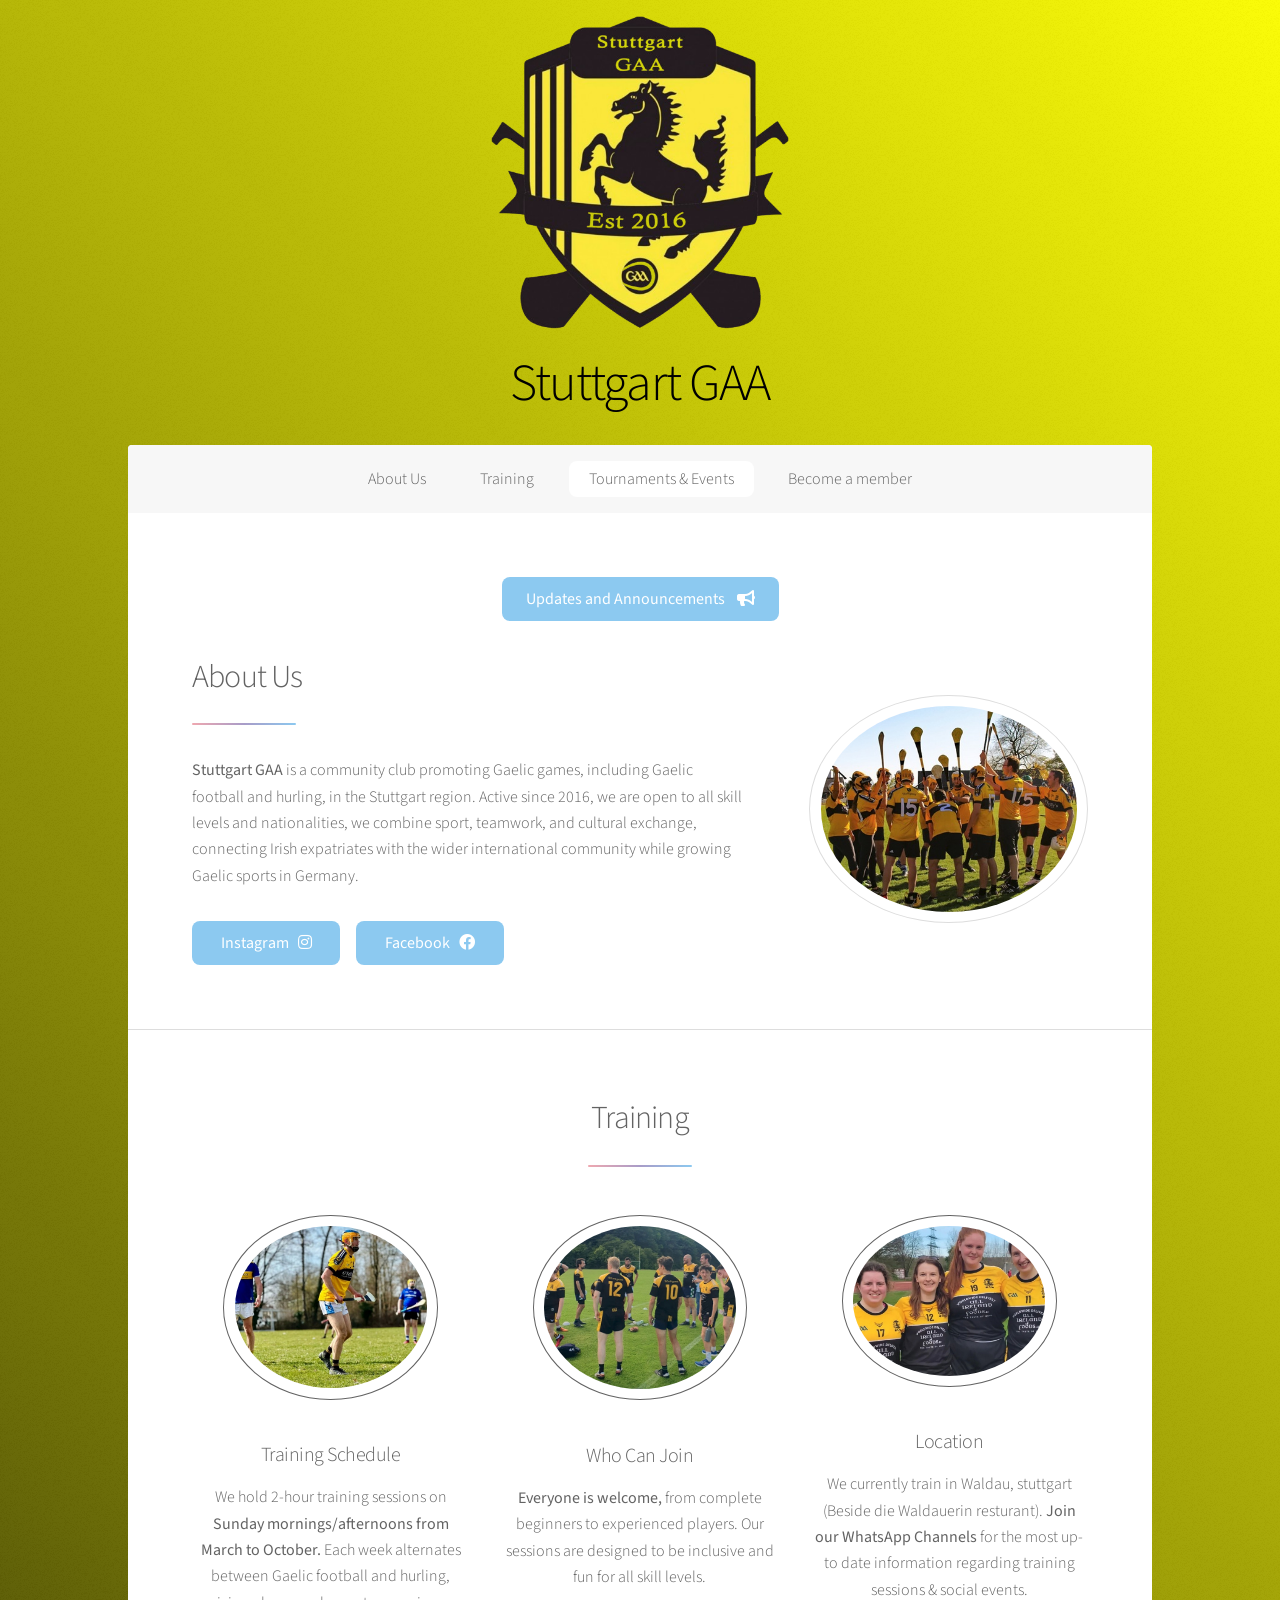
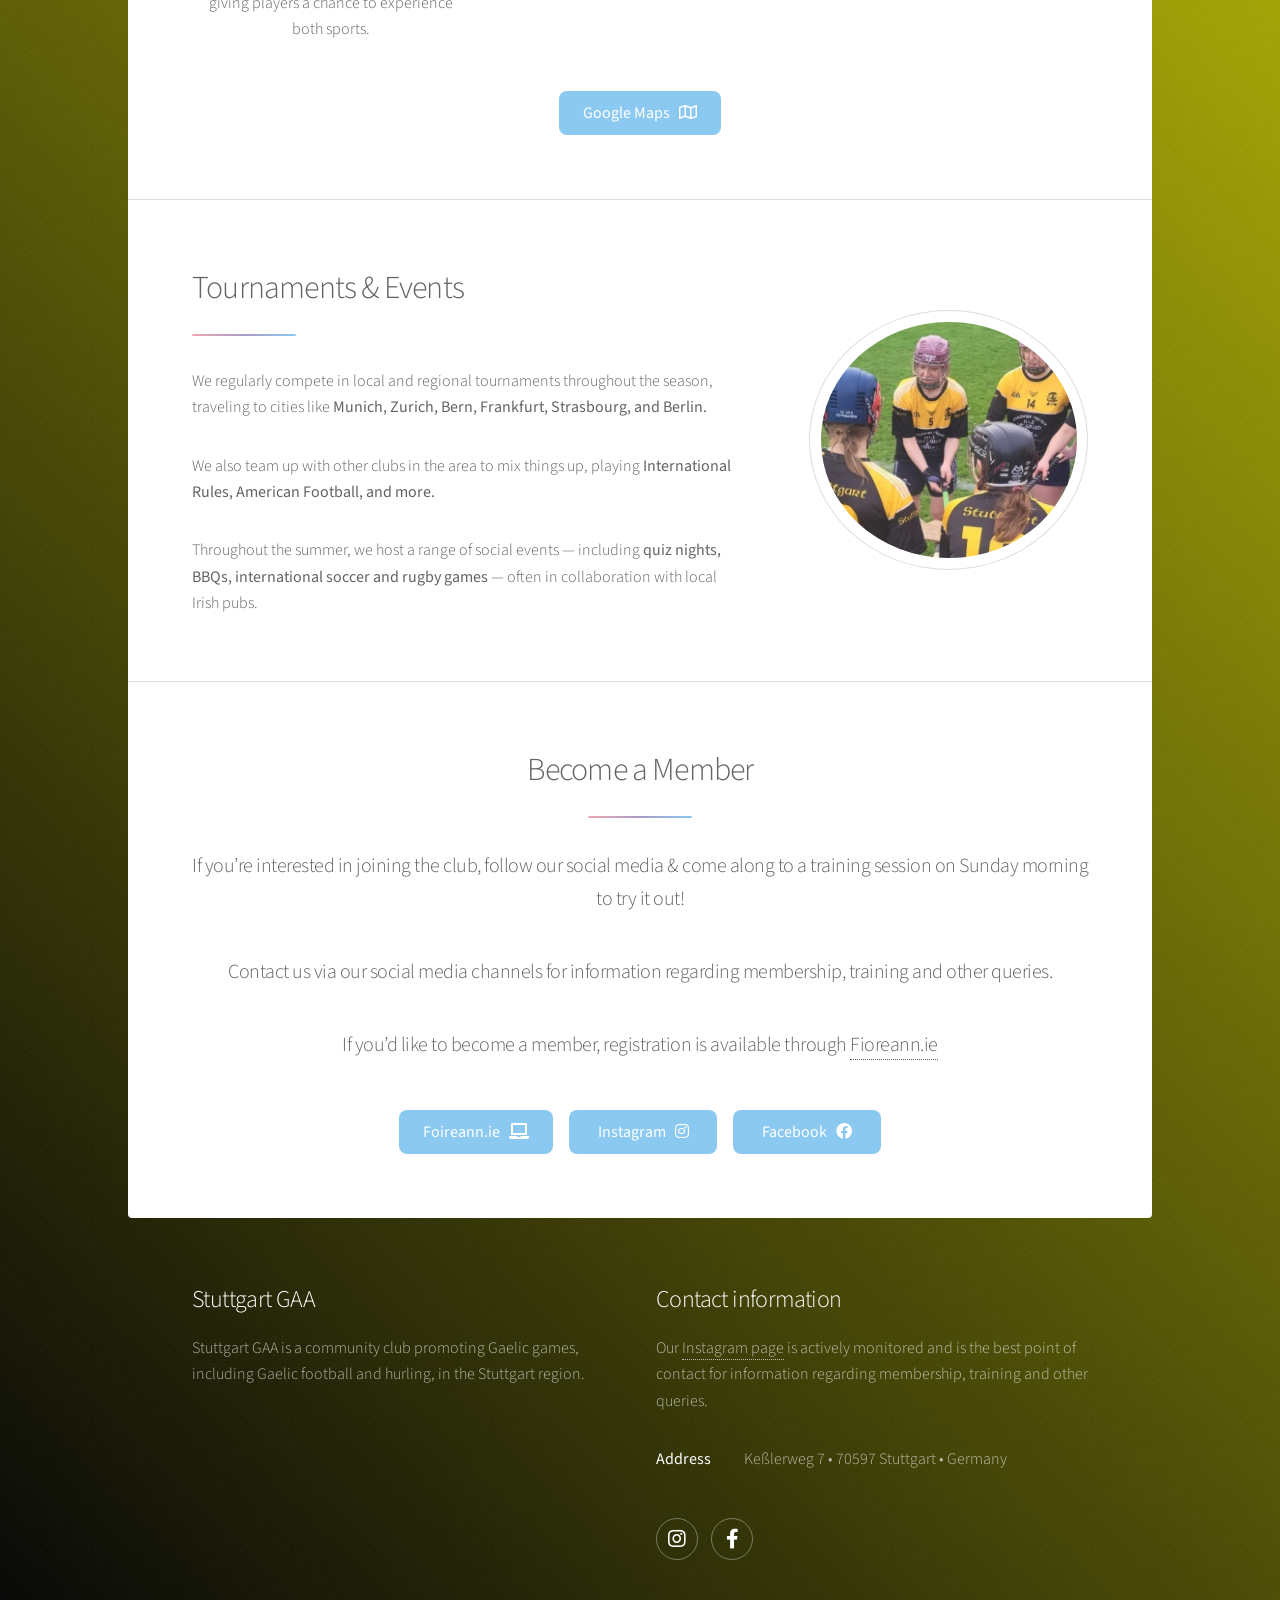
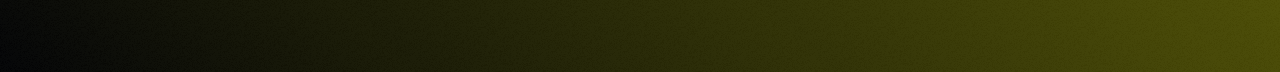
==== commit d9dbd5b4: "Website updates" ====
--- a/index.html
+++ b/index.html
@@ -34,8 +34,15 @@
 				<!-- Main -->
 					<div id="main">
 
+						
+
 						<!-- About us -->
 						<section id="intro" class="main">
+
+							<ul class="actions special">
+								<li><a href="news.html" class="button primary">Updates and Announcements&nbsp;&nbsp;&nbsp; <span class="icon solid fa-bullhorn"></span></a></li>
+							</ul>
+
 							<div class="spotlight">
 								<div class="content">
 									<header class="major">
@@ -45,7 +52,6 @@
 									<ul class="actions">
 										<li><a href="https://www.instagram.com/stuttgartgaa/" target="_blank" class="button primary">Instagram&nbsp;&nbsp;&nbsp;<span class="icon brands fa-instagram"></span></a></li>
 										<li><a href="https://www.facebook.com/StuttgartGAA/" target="_blank" class="button primary">Facebook&nbsp;&nbsp;&nbsp;<span class="icon brands fa-facebook"></span></a></li>
-										<!-- <li><a href="news.html" class="button primary">News (BETA)&nbsp;&nbsp;&nbsp;<span class="icon fa-newspaper"></span></a></li> -->
 									</ul>
 								</div>
 								<span class="image"><img src="images/pic01.jpg" alt="" /></span>
@@ -77,8 +83,6 @@
 							<footer class="major">
 								<ul class="actions special">
 									<li><a href="https://maps.app.goo.gl/cR8VMMgRwDHcyZcLA" target="_blank" class="button primary">Google Maps&nbsp;&nbsp;&nbsp;<span class="icon fa-map"></span></a></li>
-									<li><a href="#" target="_blank" class="button primary">General Info&nbsp;&nbsp;&nbsp;<span class="icon brands fa-whatsapp"></span></a></li>
-									<li><a href="#" target="_blank" class="button primary">Training Info&nbsp;&nbsp;&nbsp;<span class="icon brands fa-whatsapp"></span></a></li>
 								</ul>
 							</footer>
 						</section>
@@ -103,12 +107,14 @@
 							<header class="major">
 								<h2>Become a Member</h2>
 								<p>If you’re interested in joining the club, follow our social media & come along to a training session on Sunday morning to try it out!</p>
+								<p>Contact us via our social media channels for information regarding membership, training and other queries.</p>
 								<p>If you’d like to become a member, registration is available through <a href="https://www.foireann.ie/" target="_blank">Fioreann.ie</a></p>
 							</header>
 							<footer class="major">
 								<ul class="actions special">
 									<li><a href="https://www.foireann.ie/" target="_blank" class="button primary">Foireann.ie&nbsp;&nbsp;&nbsp;<span class="icon solid fa-laptop"></span><a></li>
-									<!-- <li><a href="generic.html" class="button">Learn More</a></li> -->
+									<li><a href="https://www.instagram.com/stuttgartgaa/" target="_blank" class="button primary">Instagram&nbsp;&nbsp;&nbsp;<span class="icon brands fa-instagram"></span></a></li>
+									<li><a href="https://www.facebook.com/StuttgartGAA/" target="_blank" class="button primary">Facebook&nbsp;&nbsp;&nbsp;<span class="icon brands fa-facebook"></span></a></li>
 								</ul>
 							</footer>
 						</section>
@@ -129,8 +135,6 @@
 							<dl class="alt">
 								<dt>Address</dt>
 								<dd>Keßlerweg 7 &bull; 70597 Stuttgart &bull; Germany</dd>
-								<dt>Email</dt>
-								<dd><a href="#">example@stuttgartGAA.com</a></dd>
 							</dl>
 							<ul class="icons">
 								<li><a href="https://www.instagram.com/stuttgartgaa/" class="icon brands fa-instagram alt"><span class="label">Instagram</span></a></li>
--- a/assets/css/main.css
+++ b/assets/css/main.css
@@ -121,7 +121,7 @@
 /* Type */
 
 	body {
-		background-color: #935d8c;
+		background-color: #000000;
 		color: rgba(255, 255, 255, 0.65);
 	}
 
@@ -1823,6 +1823,38 @@
 
 	.box {
 		border-color: rgba(255, 255, 255, 0.35);
+	}
+
+	.news-card {
+		background: linear-gradient(145deg, #ffffff 0%, #edf3f5 100%);
+		border: solid 1px rgba(42, 68, 82, 0.2);
+		border-top: solid 0.35em #8cc9f0;
+		box-shadow: inset 0 1px 0 #ffffff, 0 0.45em 0 rgba(34, 47, 62, 0.7), 0 1.25em 2em rgba(0, 0, 0, 0.3);
+		color: #263b47;
+		padding: 1.75em;
+		text-align: left;
+	}
+
+	.news-card h3 {
+		border-bottom: solid 1px rgba(42, 68, 82, 0.2);
+		color: #193746;
+		margin-bottom: 0.45em;
+		padding-bottom: 0.45em;
+		text-align: left;
+	}
+
+	.news-card .news-date {
+		color: #294a5b;
+		font-size: 0.85em;
+		font-weight: 600;
+		letter-spacing: 0.08em;
+		margin-bottom: 1.4em;
+		text-align: left;
+		text-transform: uppercase;
+	}
+
+	.news-card > p:not(.news-date) {
+		color: #38505c;
 	}
 
 /* Button */
